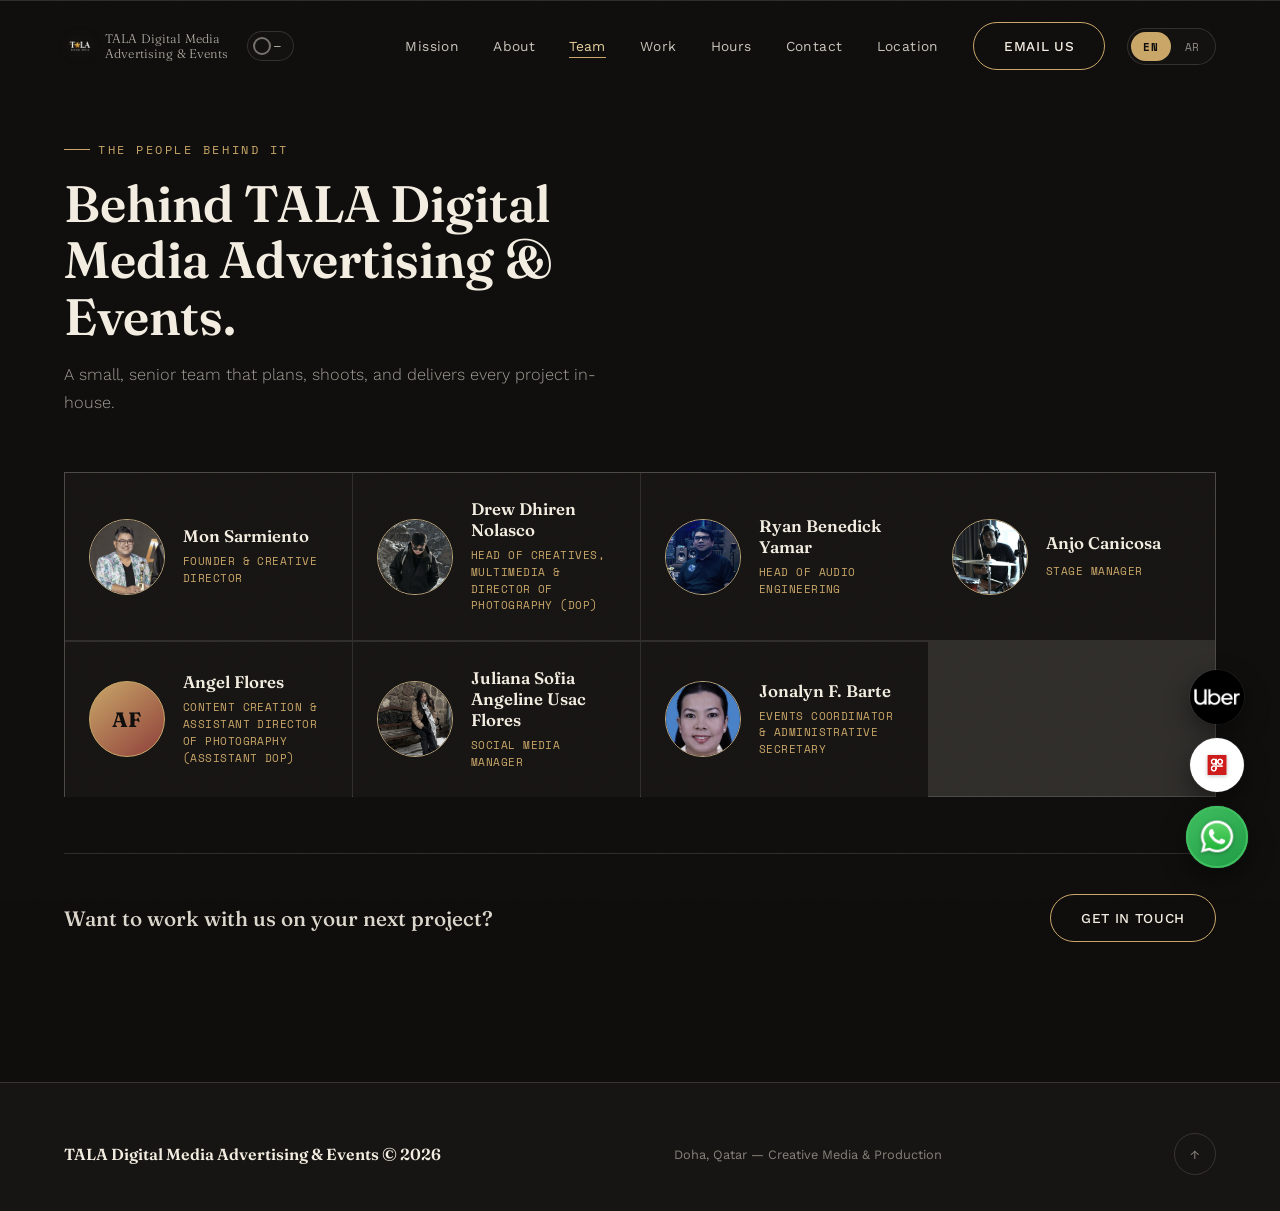
==== team.html @ a2e95415 "Add files via upload" ====
<!DOCTYPE html>
<html lang="en" dir="ltr">
<head>
<meta charset="UTF-8">
<meta name="viewport" content="width=device-width, initial-scale=1.0">
<title>Our Team — TALA Digital Media Advertising & Events</title>
<meta name="description" content="Meet the team behind TALA Digital Media Advertising & Events — the creative, production, and audio specialists based in Doha, Qatar.">
<link rel="icon" href="assets/tala-logo.png" type="image/png">
<link rel="preconnect" href="https://fonts.googleapis.com">
<link rel="preconnect" href="https://fonts.gstatic.com" crossorigin>
<link href="https://fonts.googleapis.com/css2?family=Fraunces:ital,opsz,wght@0,9..144,300;0,9..144,500;0,9..144,600;0,9..144,700;0,9..144,900;1,9..144,500&family=Work+Sans:wght@300;400;500;600;700&family=Space+Mono:wght@400;700&family=Cairo:wght@300;400;500;600;700&display=swap" rel="stylesheet">
<link rel="stylesheet" href="styles.css">
</head>
<body>

<div class="grain"></div>
<div class="spotlight" id="spotlight"></div>

<header id="siteHeader">
  <div class="header-left">
    <a href="index.html" class="logo">
      <img src="assets/tala-logo.png" alt="TALA Digital Media Advertising & Events" class="logo-mark">
      <span class="full" data-i18n-html="brand.full">TALA Digital Media<br>Advertising &amp; Events</span>
    </a>
    <a href="index.html#hours" class="header-status" id="headerStatus" aria-label="Studio open/closed status">
      <span class="status-dot" id="headerStatusDot"></span>
      <span id="headerStatusText">—</span>
    </a>
  </div>
  <div class="nav-wrap">
    <nav class="links" id="navLinks">
      <a href="index.html#mission" data-close data-i18n="nav.mission">Mission</a>
      <a href="index.html#about" data-close data-i18n="nav.about">About</a>
      <a href="team.html" class="active-link" data-close data-i18n="nav.team">Team</a>
      <a href="index.html#work" data-close data-i18n="nav.work">Work</a>
      <a href="index.html#hours" data-close data-i18n="nav.hours">Hours</a>
      <a href="index.html#contact" data-close data-i18n="nav.contact">Contact</a>
      <a href="index.html#location" data-close data-i18n="nav.location">Location</a>
      <a href="mailto:taladigitalmedia@gmail.com" class="btn nav-cta" data-close data-i18n="nav.email">Email us</a>
    </nav>
    <div class="lang-switch" role="group" aria-label="Language">
      <button type="button" class="lang-btn active" id="langEn" data-lang="en">EN</button>
      <button type="button" class="lang-btn" id="langAr" data-lang="ar">AR</button>
    </div>
    <button class="nav-toggle" id="navToggle" aria-label="Toggle menu"><span></span><span></span><span></span></button>
  </div>
</header>

<section class="team team-page" id="top">
  <div class="team-head reveal">
    <div class="eyebrow" data-i18n="team.eyebrow">The people behind it</div>
    <h1 class="team-title" data-i18n="team.title">Behind TALA Digital Media Advertising &amp; Events.</h1>
    <p class="team-sub" data-i18n="team.sub">A small, senior team that plans, shoots, and delivers every project in-house.</p>
  </div>

  <div class="team-grid reveal">
    <article class="team-card team-card--founder" data-tilt data-tilt-max="4">
      <img src="assets/mon-sarmiento.webp" alt="Mon Sarmiento, Founder of TALA Digital Media Advertising & Events" class="team-photo">
      <div class="team-meta">
        <h3>Mon Sarmiento</h3>
        <span class="team-role" data-i18n="team.founderRole">Founder &amp; Creative Director</span>
      </div>
    </article>

    <article class="team-card" data-tilt data-tilt-max="4">
      <img src="assets/team/drew-nolasco.jpg" alt="Drew Dhiren Nolasco" class="team-photo">
      <div class="team-meta">
        <h3>Drew Dhiren Nolasco</h3>
        <span class="team-role" data-i18n="team.role1Title">Head of Creatives, Multimedia &amp; Director of Photography (DOP)</span>
      </div>
    </article>

    <article class="team-card" data-tilt data-tilt-max="4">
      <img src="assets/team/ryan-yamar.jpg" alt="Ryan Benedick Yamar" class="team-photo">
      <div class="team-meta">
        <h3>Ryan Benedick Yamar</h3>
        <span class="team-role" data-i18n="team.role2Title">Head of Audio Engineering</span>
      </div>
    </article>

    <article class="team-card" data-tilt data-tilt-max="4">
      <img src="assets/team/asst-dop.jpg" alt="Anjo Canicosa, Stage Manager" class="team-photo">
      <div class="team-meta">
        <h3>Anjo Canicosa</h3>
        <span class="team-role" data-i18n="team.role3Title">Stage Manager</span>
      </div>
    </article>

    <article class="team-card" data-tilt data-tilt-max="4">
      <div class="team-avatar" aria-hidden="true">AF</div>
      <div class="team-meta">
        <h3>Angel Flores</h3>
        <span class="team-role" data-i18n="team.role6Title">Content Creation &amp; Assistant Director of Photography (Assistant DOP)</span>
      </div>
    </article>

    <article class="team-card" data-tilt data-tilt-max="4">
      <img src="assets/team/juliana-flores.jpg" alt="Juliana Sofia Angeline Usac Flores" class="team-photo">
      <div class="team-meta">
        <h3>Juliana Sofia Angeline Usac Flores</h3>
        <span class="team-role" data-i18n="team.role4Title">Social Media Manager</span>
      </div>
    </article>

    <article class="team-card" data-tilt data-tilt-max="4">
      <img src="assets/team/jonalyn-barte.jpg" alt="Jonalyn F. Barte" class="team-photo">
      <div class="team-meta">
        <h3>Jonalyn F. Barte</h3>
        <span class="team-role" data-i18n="team.role5Title">Events Coordinator &amp; Administrative Secretary</span>
      </div>
    </article>
  </div>

  <div class="team-cta reveal">
    <p data-i18n="team.ctaText">Want to work with us on your next project?</p>
    <a href="index.html#contact" class="btn" data-i18n="team.ctaBtn">Get in touch</a>
  </div>
</section>

<footer>
  <div class="fmark"><span data-i18n="footer.brand">TALA Digital Media Advertising &amp; Events</span> © <span id="year"></span></div>
  <div data-i18n="footer.tagline">Doha, Qatar — Creative Media &amp; Production</div>
  <a href="#top" class="to-top" aria-label="Back to top">↑</a>
</footer>

<div class="float-stack">
  <a
    href="https://m.uber.com/ul/?action=setPickup&pickup=my_location&dropoff%5Blatitude%5D=25.2862122&dropoff%5Blongitude%5D=51.5359695&dropoff%5Bnickname%5D=TALA%20Digital%20Media%20Advertising%20%26%20Events"
    target="_blank"
    rel="noopener"
    class="float-btn float-uber"
    aria-label="Book a ride to TALA Digital Media on Uber"
    title="Book a ride on Uber">
    <img src="assets/uber-icon.png" alt="" class="float-uber-img">
  </a>
  <a
    href="https://onelink.to/badrgo"
    target="_blank"
    rel="noopener"
    class="float-btn float-badrgo"
    aria-label="Book a ride to TALA Digital Media on BadrGo"
    title="Book a ride on BadrGo">
    <img src="assets/badrgo-icon.png" alt="">
  </a>
  <a
    href="https://wa.me/97433043148?text=Hi%20TALA%20Digital%20Media%2C%20I%27d%20like%20to%20know%20more%20about%20your%20services."
    target="_blank"
    rel="noopener"
    class="float-btn float-wa"
    aria-label="Chat with TALA Digital Media on WhatsApp"
    title="Chat on WhatsApp">
    <span class="wa-ring"></span>
    <img src="assets/whatsapp-icon.png" alt="">
  </a>
</div>

<script src="script.js"></script>
</body>
</html>
---- styles.css ----
/* =========================================================
   TALA Digital Media Advertising & Events — styles.css
   ========================================================= */

:root{
  --charcoal:#0f0e0d;
  --charcoal-2:#171513;
  --sand:#c9a668;
  --sand-light:#e4cf9b;
  --maroon:#7c1f2b;
  --maroon-light:#a53243;
  --off-white:#f3ede1;
  --teal:#28403e;
  --line: rgba(243,237,225,0.14);
  --ok:#7fae8e;
  --err:#c9666a;
  --display: 'Fraunces', serif;
  --body: 'Work Sans', sans-serif;
  --mono: 'Space Mono', monospace;
}
*{margin:0;padding:0;box-sizing:border-box;}
html{scroll-behavior:smooth;}
body{
  background:var(--charcoal);
  color:var(--off-white);
  font-family:var(--body);
  overflow-x:hidden;
  cursor:default;
}
::selection{background:var(--maroon); color:var(--off-white);}

a{color:inherit;text-decoration:none;}
img{max-width:100%;display:block;}
button{font:inherit;}

/* film grain texture overlay */
.grain{
  position:fixed; inset:0; pointer-events:none; z-index:999;
  opacity:.035; mix-blend-mode:overlay;
  background-image:url("data:image/svg+xml,%3Csvg xmlns='http://www.w3.org/2000/svg' width='120' height='120'%3E%3Cfilter id='n'%3E%3CfeTurbulence type='fractalNoise' baseFrequency='0.9' numOctaves='2' stitchTiles='stitch'/%3E%3C/filter%3E%3Crect width='100%25' height='100%25' filter='url(%23n)'/%3E%3C/svg%3E");
}

/* cursor spotlight */
.spotlight{
  position:fixed; top:0; left:0; width:440px; height:440px;
  border-radius:50%; pointer-events:none; z-index:1;
  background: radial-gradient(circle, rgba(201,166,104,0.07) 0%, rgba(201,166,104,0) 70%);
  transform:translate(-50%,-50%);
  transition: opacity .3s ease;
}

.eyebrow{
  font-family:var(--mono); text-transform:uppercase; letter-spacing:.22em;
  font-size:.72rem; color:var(--sand); display:flex; align-items:center; gap:.7em;
}
.eyebrow::before{content:"";width:26px;height:1px;background:var(--sand);display:inline-block;}

section{position:relative; z-index:2;}

/* ---------- NAV ---------- */
header{
  position:fixed; top:0; left:0; right:0; z-index:100;
  display:flex; align-items:center; justify-content:space-between;
  padding:22px clamp(20px,5vw,64px);
  transition: background .4s ease, padding .4s ease, border-color .4s ease;
  border-bottom:1px solid transparent;
}
header.scrolled{
  background:rgba(15,14,13,0.86); backdrop-filter:blur(10px);
  padding:14px clamp(20px,5vw,64px);
  border-bottom:1px solid var(--line);
}
.header-left{display:flex; align-items:center; gap:18px; min-width:0;}
.logo{
  font-family:var(--display); font-weight:600; font-size:1.15rem; letter-spacing:.02em;
  display:flex; align-items:center; gap:.6em;
}
.logo-mark{height:30px; width:auto; filter:drop-shadow(0 0 8px rgba(201,166,104,0.25));}
.logo .full{font-weight:300; font-size:.68em; opacity:.72; letter-spacing:.01em;}

.header-status{
  display:flex; align-items:center; gap:8px; padding:6px 12px 6px 10px;
  border:1px solid var(--line); border-radius:999px; background:rgba(23,21,19,0.5);
  font-family:var(--mono); font-size:.66rem; letter-spacing:.05em; text-transform:uppercase;
  color:rgba(243,237,225,0.8); flex-shrink:0; transition:border-color .3s ease;
}
.header-status:hover{border-color:var(--sand);}
.header-status .status-dot{width:8px; height:8px;}
.header-status .status-dot::after{inset:-5px;}

.nav-wrap{display:flex; align-items:center; gap:22px;}
nav.links{display:flex; align-items:center; gap:clamp(16px,3vw,34px); font-size:.86rem; letter-spacing:.03em;}
nav.links a:not(.btn){position:relative; padding:4px 0; color:var(--off-white); opacity:.82;}
nav.links a:not(.btn)::after{
  content:""; position:absolute; left:0; bottom:0; width:0; height:1px; background:var(--sand);
  transition:width .3s ease;
}
nav.links a:not(.btn):hover{opacity:1;}
nav.links a:not(.btn):hover::after{width:100%;}
/* 3D tilt base */
[data-tilt]{
  transition: transform .18s ease-out, box-shadow .18s ease-out;
  will-change: transform;
  transform-style: preserve-3d;
}

.lang-switch{
  display:flex; align-items:center; gap:2px; padding:3px; border:1px solid var(--line); border-radius:999px;
  background:rgba(23,21,19,0.5);
}
.lang-btn{
  border:none; background:transparent; color:rgba(243,237,225,0.55);
  font-family:var(--mono); font-size:.7rem; letter-spacing:.06em; text-transform:uppercase;
  padding:6px 12px; border-radius:999px; cursor:pointer; transition:background .3s ease, color .3s ease;
}
.lang-btn.active{background:var(--sand); color:var(--charcoal); font-weight:700;}
.lang-btn:not(.active):hover{color:var(--off-white);}

.nav-toggle{display:none;}
.nav-toggle span{transition:transform .3s ease, opacity .3s ease;}
.nav-toggle.active span:nth-child(1){transform:translateY(6px) rotate(45deg);}
.nav-toggle.active span:nth-child(2){opacity:0;}
.nav-toggle.active span:nth-child(3){transform:translateY(-6px) rotate(-45deg);}

.nav-cta{padding:10px 20px; font-size:.76rem;}

/* ---------- HERO ---------- */
.hero{
  min-height:100svh; display:flex; flex-direction:column; justify-content:center;
  padding:140px clamp(20px,5vw,64px) 80px;
  position:relative;
  background:
    radial-gradient(ellipse 900px 500px at 78% 18%, rgba(124,31,43,0.35), transparent 60%),
    radial-gradient(ellipse 700px 500px at 15% 85%, rgba(201,166,104,0.14), transparent 60%),
    var(--charcoal);
  overflow:hidden;
}
.hero-watermark{
  position:absolute; right:clamp(-60px,-2vw,20px); top:50%;
  transform:translateY(-50%);
  width:min(46vw,560px); opacity:.10; pointer-events:none; z-index:0;
  transition:transform .3s ease-out;
}

.hero-eyebrow{margin-bottom:28px;}
h1.hero-title{
  font-family:var(--display);
  font-weight:600;
  font-size:clamp(2.6rem, 7.2vw, 6.6rem);
  line-height:.98;
  letter-spacing:-.01em;
  max-width:16ch;
}
h1.hero-title em{
  font-style:italic; font-weight:500; color:var(--sand-light);
}
.hero-sub{
  margin-top:30px; max-width:48ch; font-size:clamp(1rem,1.6vw,1.18rem); color:rgba(243,237,225,0.78);
  line-height:1.65; font-weight:300;
}
.hero-cta{
  margin-top:44px; display:flex; align-items:center; gap:26px; flex-wrap:wrap;
}
.btn{
  display:inline-flex; align-items:center; gap:10px;
  padding:15px 30px; border:1px solid var(--sand); border-radius:999px;
  font-size:.85rem; letter-spacing:.05em; text-transform:uppercase; font-weight:500;
  background:transparent; color:var(--off-white); position:relative; overflow:hidden;
  transition:color .4s ease, border-color .4s ease;
  cursor:pointer;
}
.btn::before{
  content:""; position:absolute; inset:0; background:var(--sand); z-index:-1;
  transform:translateX(-101%); transition:transform .4s cubic-bezier(.65,0,.35,1);
}
.btn:hover{color:var(--charcoal);}
.btn:hover::before{transform:translateX(0);}
.btn.ghost{border-color:var(--line); color:rgba(243,237,225,0.7);}
.btn.ghost::before{background:var(--off-white);}

.hero-meta{
  position:absolute; right:clamp(20px,5vw,64px); bottom:60px;
  text-align:right; font-family:var(--mono); font-size:.72rem; color:rgba(243,237,225,0.45);
  letter-spacing:.08em; line-height:1.8;
  display:none;
}
@media(min-width:900px){.hero-meta{display:block;}}

.scroll-cue{
  position:absolute; left:clamp(20px,5vw,64px); bottom:44px;
  display:flex; align-items:center; gap:12px; font-family:var(--mono);
  font-size:.72rem; letter-spacing:.12em; color:rgba(243,237,225,0.5); text-transform:uppercase;
}
.scroll-cue .line{width:1px; height:38px; background:linear-gradient(var(--sand), transparent); position:relative; overflow:hidden;}
.scroll-cue .line::after{content:""; position:absolute; top:-40%; left:0; width:100%; height:40%; background:var(--off-white); animation:scrollmove 1.8s infinite ease-in-out;}
@keyframes scrollmove{0%{top:-40%;}100%{top:100%;}}

/* ---------- FILM STRIP DIVIDER (signature) ---------- */
.filmstrip{
  display:flex; align-items:center; gap:0; overflow:hidden;
  background:var(--charcoal-2); border-top:1px solid var(--line); border-bottom:1px solid var(--line);
  padding:16px 0;
}
.filmstrip .track{display:flex; gap:0; white-space:nowrap; animation:scrollstrip 32s linear infinite;}
.filmstrip .frame{
  display:flex; align-items:center; gap:14px; padding:0 34px; font-family:var(--mono);
  font-size:.78rem; letter-spacing:.14em; text-transform:uppercase; color:var(--sand);
  border-right:1px solid var(--line);
}
.filmstrip .frame span.num{color:rgba(243,237,225,0.35);}
@keyframes scrollstrip{ from{transform:translateX(0);} to{transform:translateX(-50%);} }

/* ---------- MISSION / VISION ---------- */
.mv{
  padding:150px clamp(20px,5vw,64px);
  display:grid; grid-template-columns:1fr; gap:0;
  background:var(--charcoal);
  position:relative;
}
.mv-inner{
  display:grid; grid-template-columns: repeat(2,1fr); border-top:1px solid var(--line);
}
.mv-col{
  padding:56px clamp(10px,3vw,50px) 56px 0; border-bottom:1px solid var(--line);
}
.mv-col:first-child{border-right:1px solid var(--line); padding-right:clamp(10px,4vw,60px);}
.mv-col:nth-child(2){padding-left:clamp(10px,4vw,60px);}
.mv-num{font-family:var(--mono); color:rgba(243,237,225,0.35); font-size:.78rem; letter-spacing:.1em;}
.mv-head{
  font-family:var(--display); font-size:clamp(1.9rem,3.4vw,3rem); font-weight:600; margin:18px 0 24px;
}
.mv-head .accent{color:var(--maroon-light); font-style:italic; font-weight:500;}
.mv-col p{font-size:1.02rem; line-height:1.8; color:rgba(243,237,225,0.78); font-weight:300; max-width:52ch;}

@media(max-width:820px){
  .mv-inner{grid-template-columns:1fr;}
  .mv-col:first-child{border-right:none; padding-right:0;}
  .mv-col:nth-child(2){padding-left:0;}
}

.mv-lead{max-width:64ch; margin-bottom:20px;}

/* ---------- ABOUT ---------- */
.about{
  padding:140px clamp(20px,5vw,64px);
  background:linear-gradient(180deg, var(--charcoal) 0%, var(--charcoal-2) 100%);
  position:relative;
}
.about-grid{
  display:grid; grid-template-columns: .85fr 1.15fr; gap:clamp(30px,6vw,90px); align-items:start;
}
@media(max-width:900px){.about-grid{grid-template-columns:1fr;}}

.about-sticky{position:sticky; top:120px;}
.story-mark{
  font-family:var(--display); font-style:italic; font-weight:500; font-size:clamp(2.6rem,6vw,4.4rem);
  line-height:1; color:var(--sand-light); opacity:.9;
  letter-spacing:-.01em;
}
.about-title{
  font-family:var(--display); font-weight:600; font-size:clamp(2.1rem,4vw,3.2rem); margin-top:20px; line-height:1.1;
}
.founder-card{margin-top:34px; display:flex; align-items:center; gap:18px;}
.founder-photo{
  width:64px;height:64px;border-radius:50%; object-fit:cover;
  border:1px solid var(--sand); filter:grayscale(.4);
}
.founder-tag{
  display:flex; flex-direction:column; gap:5px; font-family:var(--mono); font-size:.76rem;
  letter-spacing:.05em; color:rgba(243,237,225,0.6); text-transform:uppercase;
}
.founder-tag strong{font-family:var(--display); font-size:1.05rem; letter-spacing:0; text-transform:none; color:var(--off-white); font-weight:600;}
.founder-tag span.role{color:var(--sand);}

.about-copy p{
  font-size:1.06rem; line-height:1.9; color:rgba(243,237,225,0.8); font-weight:300; margin-bottom:26px;
}
.about-copy p::first-letter{
  font-family:var(--display); font-size:2.6em; float:left; line-height:.8; padding-right:.08em; padding-top:.06em;
  color:var(--sand-light); font-weight:600;
}
.pillars{
  margin-top:40px; display:grid; grid-template-columns:repeat(3,1fr); gap:0; border-top:1px solid var(--line);
}
.pillar{padding:26px 20px 26px 0; border-bottom:1px solid var(--line);}
.pillar:not(:last-child){border-right:1px solid var(--line); padding-right:22px;}
.pillar h4{font-family:var(--display); font-weight:600; font-size:1.15rem; margin-bottom:8px;}
.pillar p{font-size:.88rem; color:rgba(243,237,225,0.65); line-height:1.6; font-weight:300; margin:0;}
@media(max-width:640px){.pillars{grid-template-columns:1fr;} .pillar:not(:last-child){border-right:none;}}

/* ---------- WORK / SHOWREEL ---------- */
.work{
  padding:140px clamp(20px,5vw,64px);
  background:var(--charcoal-2);
  border-top:1px solid var(--line);
}
.work-head{max-width:56ch; margin-bottom:56px;}
.work-title{
  font-family:var(--display); font-weight:600; font-size:clamp(2.1rem,4vw,3.2rem); margin-top:18px; line-height:1.1;
}
.work-sub{margin-top:16px; color:rgba(243,237,225,0.65); font-weight:300; line-height:1.7; font-size:1.02rem;}

.work-grid{
  display:grid; grid-template-columns:repeat(auto-fit, minmax(230px, 1fr)); gap:clamp(18px,2.4vw,28px);
}
.work-card{background:var(--charcoal); border:1px solid var(--line);}
.work-video{
  position:relative; aspect-ratio:9/16; background:#000; overflow:hidden;
}
.work-video video{
  width:100%; height:100%; object-fit:cover; display:block; background:#000;
}
/* Hide native browser play glyphs so only our custom triangle button shows —
   Safari/iOS and Chrome each draw their own large center play icon over a
   paused video with a poster, which doubled up with our .play-btn. */
.work-video video::-webkit-media-controls-start-playback-button{
  display:none !important;
  -webkit-appearance:none;
}
.work-video video::-internal-media-controls-overlay-play-button{
  display:none !important;
}
.work-video .play-btn{
  position:absolute; inset:0; margin:auto; width:58px; height:58px; border-radius:50%;
  border:1px solid rgba(243,237,225,0.55); background:rgba(15,14,13,0.4);
  backdrop-filter:blur(6px);
  display:flex; align-items:center; justify-content:center; cursor:pointer;
  transition:transform .3s cubic-bezier(.34,1.56,.64,1), background .3s ease, border-color .3s ease, opacity .3s ease;
}
.work-video .play-btn::after{
  content:"";
  width:0; height:0;
  border-top:9px solid transparent;
  border-bottom:9px solid transparent;
  border-left:15px solid var(--off-white);
  margin-left:4px;
  transition:border-left-color .3s ease;
}
.work-video .play-btn:hover{
  transform:scale(1.08);
  background:var(--sand);
  border-color:var(--sand);
}
.work-video .play-btn:hover::after{border-left-color:var(--charcoal);}
.work-video.is-playing .play-btn{opacity:0; pointer-events:none;}
.work-meta{padding:18px 20px 22px;}
.work-meta h3{font-family:var(--display); font-weight:600; font-size:1.08rem; margin-bottom:6px;}
.work-meta p{font-size:.86rem; color:rgba(243,237,225,0.6); line-height:1.55; font-weight:300;}


.contact{
  padding:140px clamp(20px,5vw,64px);
  background:var(--charcoal);
  border-top:1px solid var(--line);
}
.contact-head{
  display:flex; justify-content:space-between; align-items:flex-end; gap:30px; flex-wrap:wrap;
  margin-bottom:56px;
}
.contact-title{
  font-family:var(--display); font-weight:600; font-size:clamp(2.2rem,4.6vw,3.6rem); max-width:16ch; line-height:1.05;
}
.contact-sub{max-width:42ch; color:rgba(243,237,225,0.65); font-weight:300; line-height:1.7;}

.contact-grid{
  display:grid; grid-template-columns: 1fr 1.3fr; gap:clamp(30px,5vw,80px); align-items:start;
}
@media(max-width:900px){.contact-grid{grid-template-columns:1fr;}}

.contact-info{display:flex; flex-direction:column; gap:34px;}
.info-item .label{font-family:var(--mono); font-size:.72rem; text-transform:uppercase; letter-spacing:.14em; color:var(--sand); margin-bottom:10px;}
.info-item a.mail{font-family:var(--display); font-size:1.5rem; font-weight:500; border-bottom:1px solid var(--line); display:inline-block; padding-bottom:4px; transition:border-color .3s ease, color .3s ease;}
.info-item a.mail:hover{color:var(--sand-light); border-color:var(--sand-light);}
.info-item p{font-size:1rem; line-height:1.6; color:rgba(243,237,225,0.8); font-weight:300;}

.social-list{display:flex; flex-direction:column; gap:16px; margin-top:6px;}
.social-inline{display:flex; align-items:center; gap:14px; transition:transform .3s ease;}
.social-inline:hover{transform:translateX(6px);}
.social-inline .icon{
  width:38px;height:38px;border-radius:50%;border:1px solid var(--sand);
  display:flex; align-items:center; justify-content:center; flex-shrink:0;
  transition:background .3s ease;
}
.social-inline:hover .icon{background:var(--sand);}
.social-inline:hover .icon svg{fill:var(--charcoal);}
.social-inline .icon svg{width:16px;height:16px; fill:var(--sand); transition:fill .3s ease;}
.social-inline .icon.icon-wa{border-color:#3fbf5f; background:transparent; overflow:hidden;}
.social-inline .icon.icon-wa img{width:100%; height:100%; object-fit:cover;}
.social-inline:hover .icon.icon-wa{background:transparent;}
.social-inline .name{font-size:.95rem; font-weight:500;}
.social-inline .handle{font-family:var(--mono); font-size:.72rem; color:rgba(243,237,225,0.5);}

/* form */
.form-panel{
  background:var(--charcoal-2); border:1px solid var(--line); padding:clamp(28px,4vw,48px);
}
.form-row{display:grid; grid-template-columns:1fr 1fr; gap:22px;}
@media(max-width:560px){.form-row{grid-template-columns:1fr;}}
.field{margin-bottom:22px; position:relative;}
.field label{
  display:block; font-family:var(--mono); font-size:.7rem; text-transform:uppercase; letter-spacing:.12em;
  color:rgba(243,237,225,0.55); margin-bottom:9px;
}
.field input,
.field select,
.field textarea{
  width:100%; background:transparent; border:none; border-bottom:1px solid var(--line);
  color:var(--off-white); font-family:var(--body); font-size:1rem; padding:10px 2px;
  transition:border-color .3s ease;
}
.field select{
  appearance:none; -webkit-appearance:none;
  background-image:url("data:image/svg+xml,%3Csvg xmlns='http://www.w3.org/2000/svg' width='12' height='8'%3E%3Cpath d='M1 1l5 5 5-5' stroke='%23c9a668' stroke-width='1.4' fill='none'/%3E%3C/svg%3E");
  background-repeat:no-repeat; background-position:right 4px center; padding-right:20px;
}
.field select option{background:var(--charcoal-2); color:var(--off-white);}
.field textarea{resize:vertical; min-height:110px; line-height:1.6;}
.field input::placeholder,
.field textarea::placeholder{color:rgba(243,237,225,0.32);}
.field input:focus,
.field select:focus,
.field textarea:focus{outline:none; border-color:var(--sand);}
.field .err-msg{
  display:none; font-family:var(--mono); font-size:.7rem; color:var(--err); margin-top:7px; letter-spacing:.02em;
}
.field.invalid input,
.field.invalid select,
.field.invalid textarea{border-color:var(--err);}
.field.invalid .err-msg{display:block;}

.form-foot{display:flex; align-items:center; gap:22px; flex-wrap:wrap; margin-top:8px;}
.form-note{font-size:.8rem; color:rgba(243,237,225,0.45); font-weight:300; max-width:34ch;}
.form-status{
  font-family:var(--mono); font-size:.78rem; letter-spacing:.03em; padding:12px 0; display:none;
}
.form-status.show{display:block;}
.form-status.ok{color:var(--ok);}
.form-status.err{color:var(--err);}

/* ---------- LOCATION / HOURS / MAP ---------- */
.location{
  padding:140px clamp(20px,5vw,64px);
  background:var(--charcoal-2);
  border-top:1px solid var(--line);
}
.location-head{max-width:56ch; margin-bottom:56px;}
.location-title{
  font-family:var(--display); font-weight:600; font-size:clamp(2.1rem,4vw,3.2rem); margin-top:18px; line-height:1.1;
}
.location-sub{margin-top:16px; color:rgba(243,237,225,0.65); font-weight:300; line-height:1.7; font-size:1.02rem;}

.location-grid{
  display:grid; grid-template-columns:.95fr 1.05fr; gap:clamp(30px,5vw,70px); align-items:start;
}
@media(max-width:900px){ .location-grid{grid-template-columns:1fr;} }

.location-info .info-item{margin-bottom:0;}
.location-info .info-item p{margin:10px 0 12px;}

.status-card{
  margin-top:30px; display:flex; align-items:center; gap:18px;
  border:1px solid var(--line); padding:20px 22px; background:var(--charcoal);
}
.status-dot{
  position:relative; width:13px; height:13px; border-radius:50%; flex-shrink:0;
}
.status-dot::after{
  content:""; position:absolute; inset:-7px; border-radius:50%; border:2px solid currentColor; opacity:.55;
  animation:status-pulse 1.8s ease-out infinite;
}
.status-dot.is-open{background:#3fbf5f; color:#3fbf5f; box-shadow:0 0 10px rgba(63,191,95,0.7);}
.status-dot.is-closed{background:#c9666a; color:#c9666a; box-shadow:0 0 10px rgba(201,102,106,0.7);}
@keyframes status-pulse{
  0%{transform:scale(1); opacity:.6;}
  100%{transform:scale(2); opacity:0;}
}
.status-text{font-family:var(--display); font-weight:600; font-size:1.15rem;}
.status-detail{font-family:var(--mono); font-size:.75rem; color:rgba(243,237,225,0.55); margin-top:5px; letter-spacing:.02em;}
@media (prefers-reduced-motion: reduce){ .status-dot::after{animation:none; display:none;} }

.hours-list{border-top:1px solid var(--line); margin-top:24px;}
.hours-row{
  display:flex; justify-content:space-between; align-items:center;
  padding:14px 6px; border-bottom:1px solid var(--line);
  font-size:.94rem; transition:background .3s ease;
}
.hours-row.is-today{background:rgba(201,166,104,0.07); padding-left:14px; padding-right:14px; border-left:2px solid var(--sand);}
.hours-row .day{font-weight:500;}
.hours-row .time{font-family:var(--mono); font-size:.82rem; color:rgba(243,237,225,0.75); letter-spacing:.02em;}
.hours-row.is-closed .time{color:#c9666a;}

/* ride booking buttons */
.ride-row{margin-top:28px; display:flex; flex-direction:column; gap:12px;}
.ride-btn{
  display:flex; align-items:center; gap:16px; padding:14px 18px;
  border:1px solid var(--line); background:var(--charcoal);
  transition:border-color .3s ease, transform .3s ease;
}
.ride-btn:hover{border-color:var(--sand); transform:translateX(4px);}
.ride-logo-img{flex-shrink:0; width:56px; height:36px; object-fit:cover; border-radius:6px; background:#0a0a0a;}
.ride-name{display:block; font-family:var(--display); font-weight:600; font-size:1rem;}
.ride-sub{display:block; font-family:var(--mono); font-size:.72rem; color:rgba(243,237,225,0.55); margin-top:3px;}

.map-panel{background:var(--charcoal); position:relative; min-height:420px; display:flex; flex-direction:column; border:1px solid var(--line);}
.map-caption{
  padding:clamp(24px,3vw,40px) clamp(24px,3vw,40px) 0;
  display:flex; justify-content:space-between; align-items:flex-start; gap:16px; flex-wrap:wrap;
}
.map-open{font-family:var(--mono); font-size:.74rem; letter-spacing:.06em; text-transform:uppercase; color:var(--sand); border-bottom:1px solid var(--sand); padding-bottom:2px; white-space:nowrap; flex-shrink:0;}
.map-open:hover{color:var(--sand-light); border-color:var(--sand-light);}
.map-caption h3{font-family:var(--display); font-weight:600; font-size:1.4rem;}
.map-caption p{font-size:.88rem; color:rgba(243,237,225,0.6); margin-top:6px; max-width:44ch; font-weight:300;}
.map-frame{flex:1; margin:20px clamp(24px,3vw,40px) clamp(24px,3vw,40px); position:relative; border:1px solid var(--line); min-height:340px; filter:grayscale(1) contrast(1.1) brightness(.8) sepia(.15);
  transition:filter .5s ease;
}
.map-frame:hover{filter:grayscale(.15) contrast(1.05) brightness(.95) sepia(.05);}
.map-frame iframe{width:100%; height:100%; min-height:340px; border:0; display:block;}
.map-badge{
  position:absolute; top:12px; left:12px; background:var(--maroon); color:var(--off-white);
  font-family:var(--mono); font-size:.7rem; letter-spacing:.08em; text-transform:uppercase;
  padding:6px 12px; border-radius:999px; z-index:2; display:flex; align-items:center; gap:8px;
  pointer-events:none;
}
.map-badge .ping{width:7px;height:7px;border-radius:50%;background:var(--sand-light); animation:ping 1.6s infinite ease-in-out;}
@keyframes ping{0%,100%{opacity:1; transform:scale(1);}50%{opacity:.4; transform:scale(1.5);}}

/* ---------- FOOTER ---------- */
footer{
  padding:50px clamp(20px,5vw,64px) 36px;
  display:flex; justify-content:space-between; align-items:center; gap:20px; flex-wrap:wrap;
  border-top:1px solid var(--line); background:var(--charcoal-2);
  font-size:.8rem; color:rgba(243,237,225,0.5);
}
footer .fmark{font-family:var(--display); font-weight:600; color:var(--off-white); font-size:1rem;}
.to-top{
  width:42px;height:42px;border-radius:50%;border:1px solid var(--line); display:flex; align-items:center; justify-content:center;
  transition:border-color .3s ease, transform .3s ease;
}
.to-top:hover{border-color:var(--sand); transform:translateY(-4px);}

/* reveal-on-scroll */
.reveal{opacity:0; transform:translateY(34px); transition:opacity .9s cubic-bezier(.16,1,.3,1), transform .9s cubic-bezier(.16,1,.3,1);}
.reveal.in{opacity:1; transform:translateY(0);}

@media (prefers-reduced-motion: reduce){
  *{animation:none !important; transition:none !important;}
  html{scroll-behavior:auto;}
}

/* mobile nav */
@media(max-width:760px){
  nav.links{
    position:fixed; inset:0; top:0; height:100svh; width:100%; background:var(--charcoal);
    flex-direction:column; justify-content:center; align-items:flex-start; padding:40px clamp(20px,8vw,64px);
    transform:translateX(100%); transition:transform .5s cubic-bezier(.65,0,.35,1);
    font-size:1.5rem; font-family:var(--display); gap:24px; z-index:99;
  }
  nav.links.open{transform:translateX(0);}
  .nav-toggle{
    display:flex; flex-direction:column; gap:5px; width:26px; height:44px; justify-content:center;
    z-index:101; background:none; border:none; cursor:pointer;
  }
  .nav-toggle span{height:1px; width:100%; background:var(--off-white); display:block;}
  .hero-meta{display:none;}
  .nav-cta{font-size:1.1rem; border-radius:999px; padding:14px 26px; width:fit-content;}
}

/* ---------- broader mobile hardening ---------- */
@media(max-width:600px){
  header{padding:16px 18px;}
  header.scrolled{padding:12px 18px;}
  .logo{font-size:1rem; gap:.5em;}
  .logo-mark{height:26px;}
  .logo .full{font-size:.62em; line-height:1.25;}
  .header-left{gap:10px;}
  .header-status{padding:5px 9px 5px 8px; font-size:0;}
  .header-status .status-dot{width:9px; height:9px;}
  .header-status span:not(.status-dot){display:none;}

  .hero{padding:120px 18px 70px;}
  h1.hero-title{max-width:none;}
  .hero-cta{gap:16px;}
  .btn{padding:14px 24px; font-size:.8rem;}

  .filmstrip{padding:12px 0;}
  .filmstrip .frame{padding:0 22px; font-size:.7rem;}

  .mv{padding:90px 18px;}
  .mv-col{padding-top:36px; padding-bottom:36px;}

  .about{padding:90px 18px;}
  .about-sticky{position:static;}
  .pillar{padding-right:0 !important; border-right:none !important;}

  .journey{padding:90px 18px;}
  .division-card{padding:26px 22px;}

  .work{padding:90px 18px;}
  .work-grid{grid-template-columns:1fr;}

  .team{padding:90px 18px;}
  .team-card{padding:22px 20px;}

  .contact{padding:90px 18px;}
  .form-panel{padding:24px;}

  .location{padding:90px 18px;}
  .status-card{padding:18px 18px;}
  .map-caption{flex-direction:column; align-items:flex-start;}
  .ride-row{gap:10px;}

  footer{padding:36px 18px 28px; flex-direction:column; align-items:flex-start; gap:14px;}
  .to-top{align-self:flex-end; margin-top:-42px;}
}

/* comfortable tap targets on touch devices */
@media (hover: none) and (pointer: coarse){
  .btn{padding-top:16px; padding-bottom:16px;}
  nav.links a{padding:10px 0;}
  .social-inline, .social-row{padding-top:14px; padding-bottom:14px;}
  .work-video .play-btn{width:64px; height:64px; opacity:1;}
}


/* ---------- FLOATING ACTION STACK: UBER / BADRGO / WHATSAPP ---------- */
.float-stack{
  position:fixed; right:clamp(16px,3vw,32px); bottom:clamp(16px,3vw,32px); z-index:200;
  display:flex; flex-direction:column; align-items:center; gap:14px;
}
.float-btn{
  position:relative; width:54px; height:54px; border-radius:50%;
  display:flex; align-items:center; justify-content:center;
  box-shadow:0 10px 26px rgba(0,0,0,0.45), 0 0 0 1px rgba(255,255,255,0.06);
  transition:transform .3s cubic-bezier(.34,1.56,.64,1), box-shadow .3s ease;
}
.float-btn:hover{
  transform:translateY(-4px) scale(1.06) perspective(600px) rotateX(6deg);
  box-shadow:0 16px 34px rgba(0,0,0,0.5), 0 0 0 1px rgba(255,255,255,0.1);
}
.float-btn img{width:60%; height:60%; object-fit:contain; filter:drop-shadow(0 1px 2px rgba(0,0,0,.25));}

.float-uber{background:#000; overflow:hidden;}
.float-uber-img{width:100% !important; height:100% !important; object-fit:cover !important; border-radius:50%; filter:none !important;}

.float-badrgo{background:#fff; overflow:hidden;}
.float-badrgo img{width:72%; height:72%; object-fit:contain;}

.float-wa{
  width:62px; height:62px;
  background:linear-gradient(145deg,#3fbf5f,#1f9a45);
}
.wa-ring{
  position:absolute; inset:0; border-radius:50%;
  border:2px solid #3fbf5f;
  animation:wa-pulse 2.2s ease-out infinite;
  pointer-events:none;
}
@keyframes wa-pulse{
  0%{transform:scale(1); opacity:.55;}
  100%{transform:scale(1.55); opacity:0;}
}
@media (prefers-reduced-motion: reduce){
  .wa-ring{animation:none; display:none;}
}
@media(max-width:600px){
  .float-stack{gap:11px;}
  .float-btn{width:46px; height:46px;}
  .float-wa{width:54px; height:54px;}
}

/* ---------- ARABIC / RTL ---------- */
body.lang-ar{
  font-family:'Cairo', var(--body);
}
body.lang-ar .hero-title,
body.lang-ar .mv-head,
body.lang-ar .about-title,
body.lang-ar .work-title,
body.lang-ar .contact-title,
body.lang-ar .story-mark,
body.lang-ar .founder-tag strong,
body.lang-ar .connect-title{
  font-family:'Cairo', var(--display);
  font-style:normal;
}
body.lang-ar .eyebrow,
body.lang-ar .mv-num,
body.lang-ar .filmstrip .frame,
body.lang-ar .map-badge,
body.lang-ar .form-note,
body.lang-ar .handle,
body.lang-ar .hero-meta{
  font-family:'Cairo', var(--mono);
}

body.lang-ar .hero-title em{font-style:normal;}
body.lang-ar .mv-head .accent{font-style:normal;}
body.lang-ar .story-mark{font-style:normal;}
body.lang-ar .mv-lead span{font-style:normal !important;}

html[dir="rtl"] .eyebrow::before{margin-left:.7em; margin-right:0;}
html[dir="rtl"] .mv-col:first-child{border-right:none; border-left:1px solid var(--line);}
html[dir="rtl"] .pillar:not(:last-child){border-right:none; border-left:1px solid var(--line); padding-right:0; padding-left:22px;}
html[dir="rtl"] .about-copy p::first-letter{float:right; padding-left:.08em; padding-right:0;}
html[dir="rtl"] .scroll-cue{left:auto; right:clamp(20px,5vw,64px);}
html[dir="rtl"] .hero-meta{right:auto; left:clamp(20px,5vw,64px); text-align:left;}
html[dir="rtl"] .hero-watermark{right:auto; left:clamp(-60px,-2vw,20px);}
html[dir="rtl"] .social-inline:hover{transform:translateX(-6px);}
html[dir="rtl"] .social-row:hover .arrow{transform:translateX(-6px) rotate(180deg);}
html[dir="rtl"] .float-stack{right:auto; left:clamp(16px,3vw,32px);}
html[dir="rtl"] .hours-row.is-today{border-left:none; border-right:2px solid var(--sand);}
html[dir="rtl"] .btn.ghost{direction:rtl;}
html[dir="rtl"] .map-open{direction:ltr; display:inline-block;}
@media(max-width:600px){
  html[dir="rtl"] .float-stack{left:14px; right:auto;}
}

/* ---------- OUR JOURNEY ---------- */
.journey{
  padding:140px clamp(20px,5vw,64px);
  background:linear-gradient(180deg, var(--charcoal-2) 0%, var(--charcoal) 100%);
  border-top:1px solid var(--line);
}
.journey-head{max-width:70ch;}
.journey-title{
  font-family:var(--display); font-weight:600; font-size:clamp(2.1rem,4vw,3.2rem); margin-top:18px; line-height:1.1;
}
.journey-intro{
  margin-top:24px; font-size:1.05rem; line-height:1.9; color:rgba(243,237,225,0.78); font-weight:300; max-width:68ch;
}

.journey-divisions{
  margin-top:56px; display:grid; grid-template-columns:repeat(auto-fit, minmax(280px, 1fr)); gap:1px;
  background:var(--line); border:1px solid var(--line);
}
.division-card{background:var(--charcoal); padding:34px 30px;}
.division-num{font-family:var(--mono); color:var(--sand); font-size:.8rem; letter-spacing:.1em; margin-bottom:14px;}
.division-card h3{font-family:var(--display); font-weight:600; font-size:1.35rem; margin-bottom:12px;}
.division-card p{font-size:.96rem; line-height:1.75; color:rgba(243,237,225,0.72); font-weight:300;}

.journey-closing{
  margin-top:44px; font-size:1.02rem; line-height:1.9; color:rgba(243,237,225,0.68); font-weight:300; max-width:70ch;
  padding-top:32px; border-top:1px solid var(--line);
}

/* ---------- TEAM ---------- */
.team{
  padding:140px clamp(20px,5vw,64px);
  background:var(--charcoal);
  border-top:1px solid var(--line);
}
.team-head{max-width:58ch; margin-bottom:56px;}
.team-title{
  font-family:var(--display); font-weight:600; font-size:clamp(2.1rem,4vw,3.2rem); margin-top:18px; line-height:1.1;
}
.team-sub{margin-top:16px; color:rgba(243,237,225,0.65); font-weight:300; line-height:1.7; font-size:1.02rem;}

.team-grid{
  display:grid; grid-template-columns:repeat(auto-fit, minmax(280px, 1fr)); gap:1px;
  background:var(--line); border:1px solid var(--line);
}
.team-card{
  background:var(--charcoal-2); padding:26px 24px; display:flex; align-items:center; gap:18px;
}

.team-photo{
  width:76px; height:76px; border-radius:50%; object-fit:cover; border:1px solid var(--sand); filter:grayscale(.35); flex-shrink:0;
}
.team-avatar{
  width:76px; height:76px; border-radius:50%; flex-shrink:0;
  display:flex; align-items:center; justify-content:center;
  background:linear-gradient(140deg, var(--sand) 0%, var(--maroon) 130%);
  color:var(--charcoal); font-family:var(--display); font-weight:700; font-size:1.3rem; letter-spacing:.02em;
  border:1px solid var(--sand);
}
.team-meta h3{font-family:var(--display); font-weight:600; font-size:1.05rem; margin-bottom:6px; line-height:1.25;}
.team-meta p{font-size:.88rem; color:rgba(243,237,225,0.62); line-height:1.6; font-weight:300; margin:0;}
.team-role{font-family:var(--mono); font-size:.7rem; letter-spacing:.04em; text-transform:uppercase; color:var(--sand); line-height:1.5; display:inline-block;}

.team-cta{
  margin-top:56px; padding-top:40px; border-top:1px solid var(--line);
  display:flex; align-items:center; justify-content:space-between; gap:24px; flex-wrap:wrap;
}
.team-cta p{font-family:var(--display); font-size:1.3rem; font-weight:500; color:rgba(243,237,225,0.9);}

nav.links a.active-link{opacity:1; color:var(--sand-light);}
nav.links a.active-link::after{width:100%;}
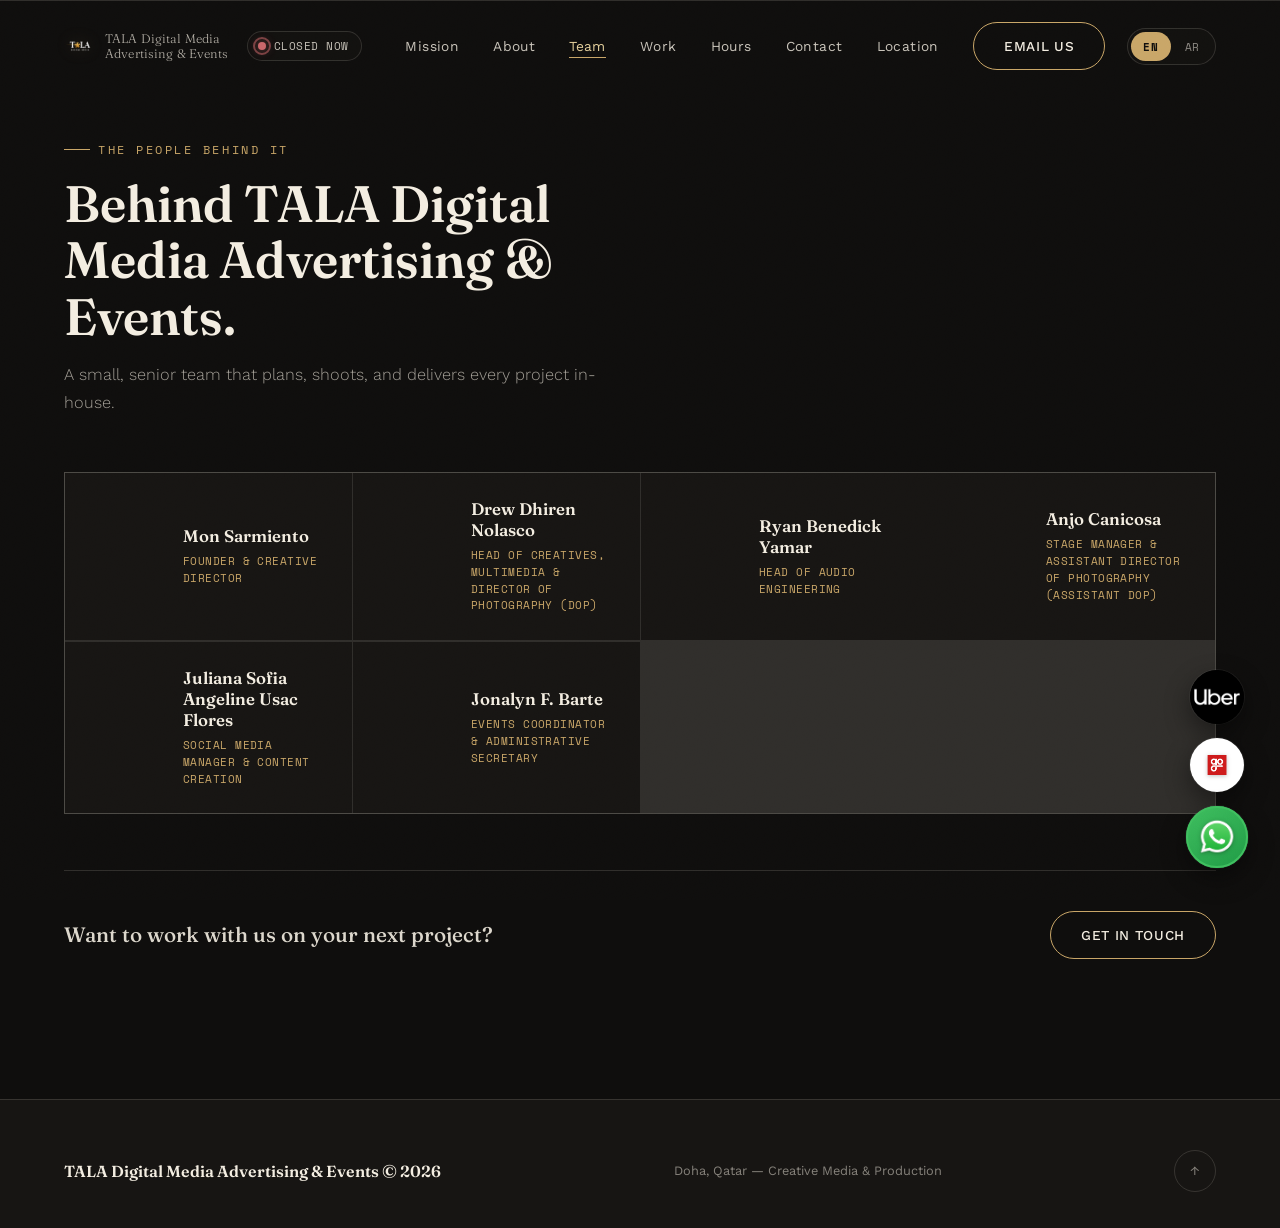
==== commit 60a2d773: "Add files via upload" ====
--- a/team.html
+++ b/team.html
@@ -79,18 +79,10 @@
     </article>
 
     <article class="team-card" data-tilt data-tilt-max="4">
-      <img src="assets/team/asst-dop.jpg" alt="Anjo Canicosa, Stage Manager" class="team-photo">
+      <img src="assets/team/asst-dop.jpg" alt="Anjo Canicosa, Stage Manager and Assistant Director of Photography" class="team-photo">
       <div class="team-meta">
         <h3>Anjo Canicosa</h3>
-        <span class="team-role" data-i18n="team.role3Title">Stage Manager</span>
-      </div>
-    </article>
-
-    <article class="team-card" data-tilt data-tilt-max="4">
-      <div class="team-avatar" aria-hidden="true">AF</div>
-      <div class="team-meta">
-        <h3>Angel Flores</h3>
-        <span class="team-role" data-i18n="team.role6Title">Content Creation &amp; Assistant Director of Photography (Assistant DOP)</span>
+        <span class="team-role" data-i18n="team.role3Title">Stage Manager &amp; Assistant Director of Photography (Assistant DOP)</span>
       </div>
     </article>
 
@@ -98,7 +90,7 @@
       <img src="assets/team/juliana-flores.jpg" alt="Juliana Sofia Angeline Usac Flores" class="team-photo">
       <div class="team-meta">
         <h3>Juliana Sofia Angeline Usac Flores</h3>
-        <span class="team-role" data-i18n="team.role4Title">Social Media Manager</span>
+        <span class="team-role" data-i18n="team.role4Title">Social Media Manager &amp; Content Creation</span>
       </div>
     </article>
 
@@ -125,7 +117,7 @@
 
 <div class="float-stack">
   <a
-    href="https://m.uber.com/ul/?action=setPickup&pickup=my_location&dropoff%5Blatitude%5D=25.2862122&dropoff%5Blongitude%5D=51.5359695&dropoff%5Bnickname%5D=TALA%20Digital%20Media%20Advertising%20%26%20Events"
+    href="https://m.uber.com/ul/?action=setPickup&pickup=my_location&dropoff%5Blatitude%5D=25.2862122&dropoff%5Blongitude%5D=51.5359695&dropoff%5Bformatted_address%5D=TALA%20Digital%20Media%20Advertising%20%26%20Events%2C%20Building%20No%2030%2C%20Office%20Building%2C%205th%20Floor%2C%20Street%20No%20138%2C%20Zone%206%2C%20Doha%2C%20Qatar"
     target="_blank"
     rel="noopener"
     class="float-btn float-uber"
--- a/styles.css
+++ b/styles.css
@@ -134,6 +134,41 @@
     radial-gradient(ellipse 700px 500px at 15% 85%, rgba(201,166,104,0.14), transparent 60%),
     var(--charcoal);
   overflow:hidden;
+}
+/* subtle twinkling starfield — two staggered layers of tiny dots for an
+   organic, non-repetitive blink rather than everything pulsing in sync */
+.hero::before,
+.hero::after{
+  content:"";
+  position:absolute; inset:0; z-index:0; pointer-events:none;
+  background-image:
+    radial-gradient(1px 1px at 8% 22%, rgba(243,237,225,.9), transparent 60%),
+    radial-gradient(1px 1px at 18% 68%, rgba(243,237,225,.65), transparent 60%),
+    radial-gradient(1.4px 1.4px at 27% 12%, rgba(201,166,104,.85), transparent 60%),
+    radial-gradient(1px 1px at 38% 78%, rgba(243,237,225,.55), transparent 60%),
+    radial-gradient(1.2px 1.2px at 49% 33%, rgba(243,237,225,.8), transparent 60%),
+    radial-gradient(1px 1px at 58% 58%, rgba(201,166,104,.6), transparent 60%),
+    radial-gradient(1px 1px at 67% 20%, rgba(243,237,225,.5), transparent 60%),
+    radial-gradient(1.3px 1.3px at 76% 72%, rgba(243,237,225,.7), transparent 60%),
+    radial-gradient(1px 1px at 85% 40%, rgba(243,237,225,.6), transparent 60%),
+    radial-gradient(1px 1px at 93% 85%, rgba(201,166,104,.55), transparent 60%),
+    radial-gradient(1.2px 1.2px at 12% 90%, rgba(243,237,225,.5), transparent 60%),
+    radial-gradient(1px 1px at 62% 6%, rgba(243,237,225,.65), transparent 60%);
+  opacity:.5;
+  animation:star-twinkle 7s ease-in-out infinite;
+}
+.hero::after{
+  background-position:45px 60px;
+  opacity:.3;
+  animation-duration:9.5s;
+  animation-delay:2.4s;
+}
+@keyframes star-twinkle{
+  0%, 100%{opacity:.2;}
+  50%{opacity:.6;}
+}
+@media (prefers-reduced-motion: reduce){
+  .hero::before, .hero::after{animation:none; opacity:.35;}
 }
 .hero-watermark{
   position:absolute; right:clamp(-60px,-2vw,20px); top:50%;
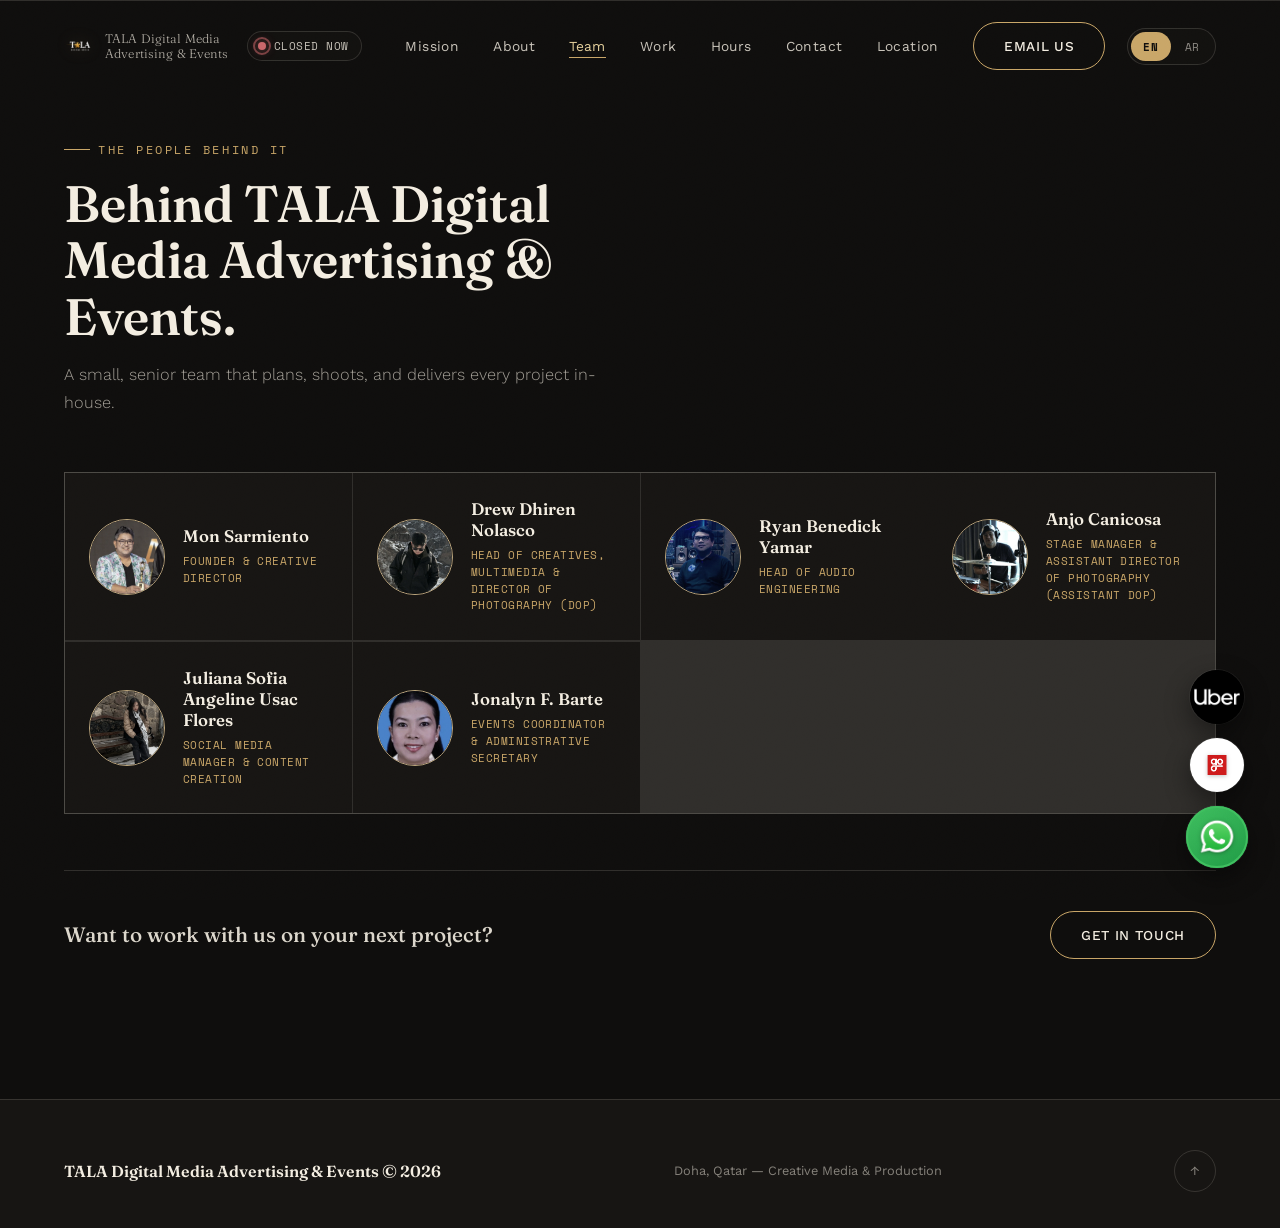
==== commit 2c1baf7c: "Add files via upload" ====
--- a/team.html
+++ b/team.html
@@ -36,7 +36,7 @@
       <a href="index.html#hours" data-close data-i18n="nav.hours">Hours</a>
       <a href="index.html#contact" data-close data-i18n="nav.contact">Contact</a>
       <a href="index.html#location" data-close data-i18n="nav.location">Location</a>
-      <a href="mailto:taladigitalmedia@gmail.com" class="btn nav-cta" data-close data-i18n="nav.email">Email us</a>
+      <a href="index.html#contact" class="btn nav-cta" data-close data-i18n="nav.email">Email us</a>
     </nav>
     <div class="lang-switch" role="group" aria-label="Language">
       <button type="button" class="lang-btn active" id="langEn" data-lang="en">EN</button>
--- a/styles.css
+++ b/styles.css
@@ -323,6 +323,25 @@
 .pillar p{font-size:.88rem; color:rgba(243,237,225,0.65); line-height:1.6; font-weight:300; margin:0;}
 @media(max-width:640px){.pillars{grid-template-columns:1fr;} .pillar:not(:last-child){border-right:none;}}
 
+/* ---------- STUDIO RENTALS ---------- */
+.rentals{
+  padding:0 clamp(20px,5vw,64px) 140px;
+  background:var(--charcoal);
+}
+.rentals-inner{
+  border:1px solid var(--line); background:var(--charcoal-2);
+  padding:clamp(32px,4vw,52px) clamp(28px,4vw,52px);
+  display:flex; align-items:center; justify-content:space-between; gap:32px; flex-wrap:wrap;
+}
+.rentals-text{max-width:60ch;}
+.rentals-text h2{
+  font-family:var(--display); font-weight:600; font-size:clamp(1.7rem,2.8vw,2.3rem); margin-top:10px; line-height:1.15;
+}
+.rentals-text p{
+  margin-top:14px; font-size:.98rem; line-height:1.7; color:rgba(243,237,225,0.72); font-weight:300;
+}
+.rentals-inner .btn{flex-shrink:0;}
+
 /* ---------- WORK / SHOWREEL ---------- */
 .work{
   padding:140px clamp(20px,5vw,64px);
@@ -463,8 +482,10 @@
 .field.invalid textarea{border-color:var(--err);}
 .field.invalid .err-msg{display:block;}
 
-.form-foot{display:flex; align-items:center; gap:22px; flex-wrap:wrap; margin-top:8px;}
-.form-note{font-size:.8rem; color:rgba(243,237,225,0.45); font-weight:300; max-width:34ch;}
+.form-foot{display:flex; flex-direction:column; gap:16px; margin-top:8px;}
+.send-options{display:flex; align-items:center; gap:14px; flex-wrap:wrap;}
+.send-options .btn{white-space:nowrap;}
+.form-note{font-size:.8rem; color:rgba(243,237,225,0.45); font-weight:300; max-width:44ch;}
 .form-status{
   font-family:var(--mono); font-size:.78rem; letter-spacing:.03em; padding:12px 0; display:none;
 }
@@ -630,6 +651,10 @@
   .journey{padding:90px 18px;}
   .division-card{padding:26px 22px;}
 
+  .rentals{padding:0 18px 90px;}
+  .rentals-inner{padding:28px 22px; flex-direction:column; align-items:flex-start;}
+  .rentals-inner .btn{width:100%; justify-content:center;}
+
   .work{padding:90px 18px;}
   .work-grid{grid-template-columns:1fr;}
 
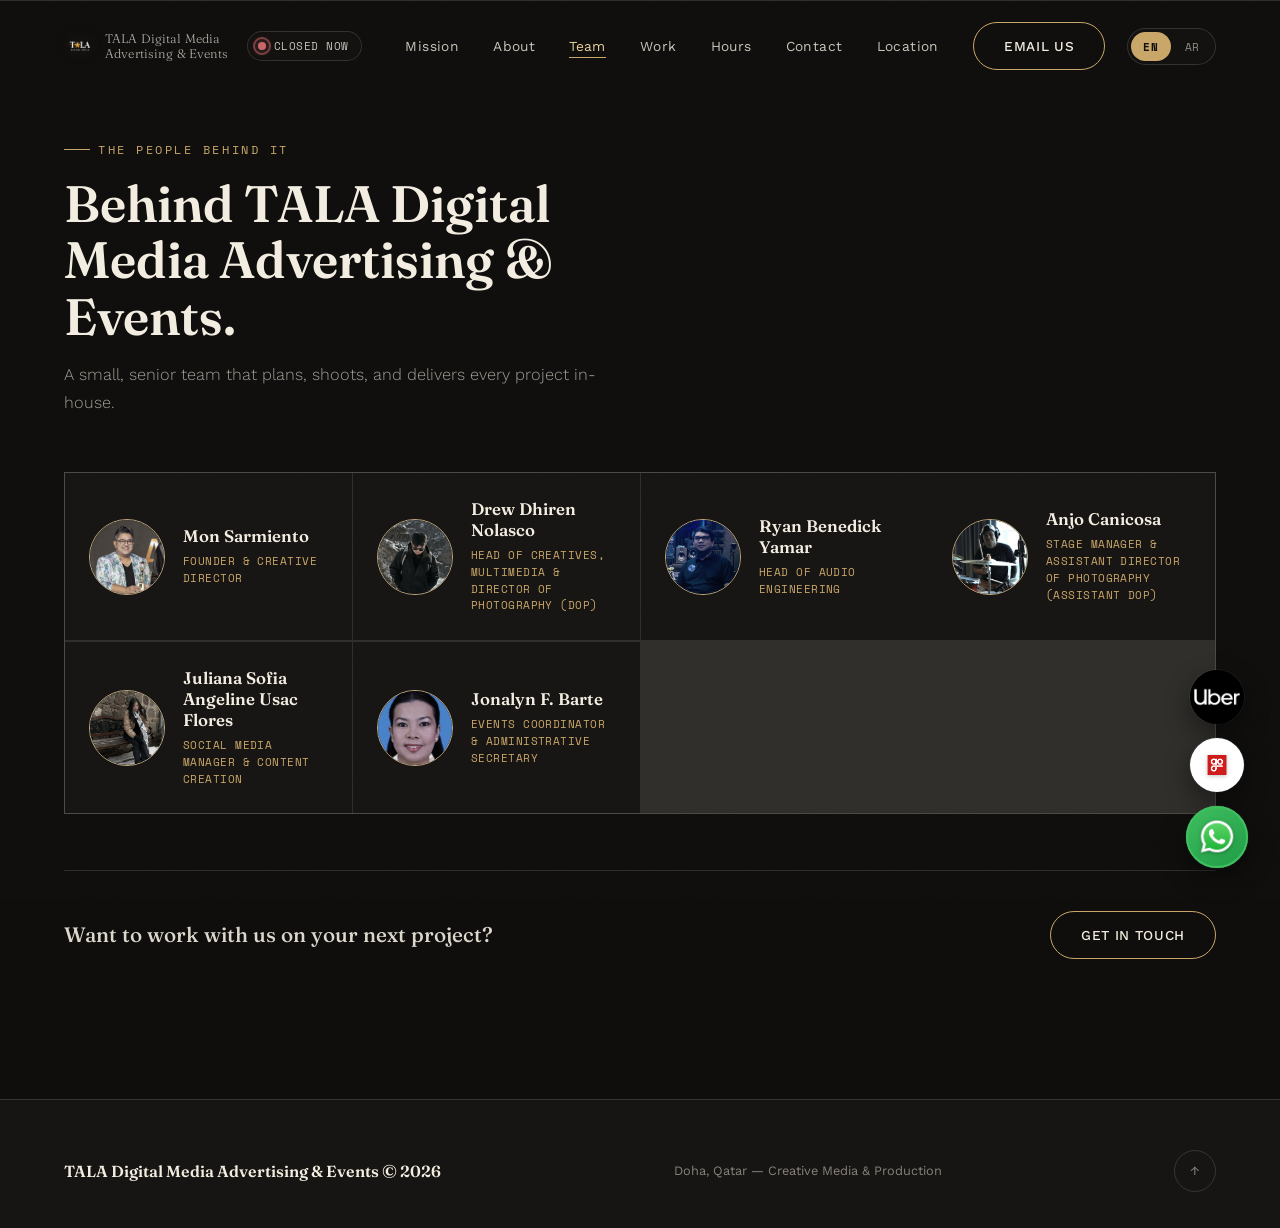
==== commit 49fb2607: "Add files via upload" ====
--- a/team.html
+++ b/team.html
@@ -146,6 +146,60 @@
   </a>
 </div>
 
+<div class="popup-overlay" id="workshopPopup" role="dialog" aria-modal="true" aria-labelledby="popupTitle" aria-hidden="true">
+  <div class="popup-card" data-tilt data-tilt-max="1.5">
+    <button type="button" class="popup-close" id="popupClose" aria-label="Close">✕</button>
+
+    <img src="assets/sinag-workshops-poster.jpg" alt="Sinag Events Workshops poster — full schedule for Acting, Ballroom, Building a Band, Charcoal &amp; Acrylic, Hip Hop, Sinag Fashion Camp, and Hosting workshops" class="popup-poster">
+
+    <div class="popup-body">
+    <div class="popup-eyebrow eyebrow" data-i18n="popup.eyebrow">Sinag Events</div>
+    <h2 class="popup-title" id="popupTitle" data-i18n="popup.title">Workshops are open this August.</h2>
+    <p class="popup-sub" data-i18n="popup.sub">A full lineup of creative workshops running through Doha this season — pick the ones that fit your schedule.</p>
+
+    <div class="popup-list">
+      <div class="popup-item">
+        <span class="popup-item-name" data-i18n="popup.w1Name">Acting Workshop</span>
+        <span class="popup-item-when" data-i18n="popup.w1When">Aug 7 – 21 · Fridays · 10AM–12PM</span>
+      </div>
+      <div class="popup-item">
+        <span class="popup-item-name" data-i18n="popup.w2Name">Ballroom Workshop</span>
+        <span class="popup-item-when" data-i18n="popup.w2When">Aug 7 – 21 · Fridays · 6–8PM</span>
+      </div>
+      <div class="popup-item">
+        <span class="popup-item-name" data-i18n="popup.w3Name">Building a Band Workshop</span>
+        <span class="popup-item-when" data-i18n="popup.w3When">Aug 1 – Sep 5 · Saturdays · 1–5PM</span>
+      </div>
+      <div class="popup-item">
+        <span class="popup-item-name" data-i18n="popup.w4aName">Charcoal Workshop</span>
+        <span class="popup-item-when" data-i18n="popup.w4aWhen">Aug 1 – 8 · Mon &amp; Sat · 5–7PM</span>
+      </div>
+      <div class="popup-item">
+        <span class="popup-item-name" data-i18n="popup.w4bName">Acrylic Workshop</span>
+        <span class="popup-item-when" data-i18n="popup.w4bWhen">Aug 10 – 17 · Fridays · 3:30–5:30PM</span>
+      </div>
+      <div class="popup-item">
+        <span class="popup-item-name" data-i18n="popup.w5Name">Hip Hop Workshop</span>
+        <span class="popup-item-when" data-i18n="popup.w5When">Aug 2 – 25 · Sun &amp; Tue · 6–8PM</span>
+      </div>
+      <div class="popup-item">
+        <span class="popup-item-name" data-i18n="popup.w6Name">Sinag Fashion Camp — Year 2</span>
+        <span class="popup-item-when" data-i18n="popup.w6When">Aug 1 – 27 · Thu &amp; Sat · 5:30–7:30PM</span>
+      </div>
+      <div class="popup-item">
+        <span class="popup-item-name" data-i18n="popup.w7Name">Hosting Workshop</span>
+        <span class="popup-item-when" data-i18n="popup.w7When">Aug 3 – 19 · Mon &amp; Tue · 2PM</span>
+      </div>
+    </div>
+
+    <div class="popup-cta">
+      <a href="https://docs.google.com/forms/d/e/1FAIpQLSc-1vV7N0PHXBQpoOtuFg1795bMgcHtctrHYakaLnl0Bbj46A/viewform?usp=header" target="_blank" rel="noopener" class="btn" data-i18n="popup.formBtn">Sign up via Google Form</a>
+      <a href="https://wa.me/97433043148" target="_blank" rel="noopener" class="btn ghost" data-i18n="popup.callBtn">Contact +974 3304 3148</a>
+    </div>
+    </div>
+  </div>
+</div>
+
 <script src="script.js"></script>
 </body>
 </html>
--- a/styles.css
+++ b/styles.css
@@ -846,3 +846,74 @@
 nav.links a.active-link{opacity:1; color:var(--sand-light);}
 nav.links a.active-link::after{width:100%;}
 
+
+/* ---------- WORKSHOPS ANNOUNCEMENT POPUP ---------- */
+.popup-overlay{
+  position:fixed; inset:0; z-index:300;
+  background:rgba(10,9,8,0.72); backdrop-filter:blur(6px);
+  display:flex; align-items:center; justify-content:center;
+  padding:24px;
+  opacity:0; pointer-events:none;
+  transition:opacity .35s ease;
+}
+.popup-overlay.show{opacity:1; pointer-events:auto;}
+
+.popup-card{
+  position:relative;
+  width:100%; max-width:560px; max-height:88vh; overflow-y:auto;
+  background:var(--charcoal-2); border:1px solid var(--line);
+  padding:0;
+  box-shadow:0 30px 80px rgba(0,0,0,0.55);
+  transform:translateY(18px) scale(.98);
+  transition:transform .4s cubic-bezier(.16,1,.3,1);
+}
+.popup-overlay.show .popup-card{transform:translateY(0) scale(1);}
+
+.popup-poster{
+  width:100%; height:auto; display:block;
+  border-bottom:1px solid var(--line);
+}
+.popup-body{
+  padding:clamp(28px,4vw,44px);
+}
+
+.popup-close{
+  position:absolute; top:14px; right:14px; z-index:2;
+  width:36px; height:36px; border-radius:50%;
+  border:1px solid rgba(243,237,225,0.4); background:rgba(15,14,13,0.65); backdrop-filter:blur(4px);
+  color:rgba(243,237,225,0.85);
+  font-size:.85rem; cursor:pointer;
+  display:flex; align-items:center; justify-content:center;
+  transition:border-color .3s ease, color .3s ease, transform .3s ease, background .3s ease;
+}
+.popup-close:hover{border-color:var(--sand); color:var(--sand-light); background:rgba(15,14,13,0.85); transform:rotate(90deg);}
+
+.popup-eyebrow{margin-bottom:16px;}
+.popup-title{
+  font-family:var(--display); font-weight:600; font-size:clamp(1.5rem,3vw,2rem); line-height:1.15;
+}
+.popup-sub{
+  margin-top:12px; font-size:.95rem; line-height:1.65; color:rgba(243,237,225,0.68); font-weight:300; max-width:48ch;
+}
+
+.popup-list{
+  margin-top:26px; border-top:1px solid var(--line);
+}
+.popup-item{
+  display:flex; justify-content:space-between; align-items:baseline; gap:16px; flex-wrap:wrap;
+  padding:13px 2px; border-bottom:1px solid var(--line);
+}
+.popup-item-name{font-family:var(--display); font-weight:500; font-size:.96rem; color:var(--off-white);}
+.popup-item-when{font-family:var(--mono); font-size:.72rem; letter-spacing:.02em; color:var(--sand); white-space:nowrap;}
+
+.popup-cta{
+  margin-top:28px; display:flex; gap:14px; flex-wrap:wrap;
+}
+.popup-cta .btn{flex:1 1 200px; text-align:center; justify-content:center;}
+
+@media(max-width:600px){
+  .popup-card{max-height:92vh;}
+  .popup-body{padding:24px 20px;}
+  .popup-item-when{white-space:normal;}
+  .popup-cta{flex-direction:column;}
+}
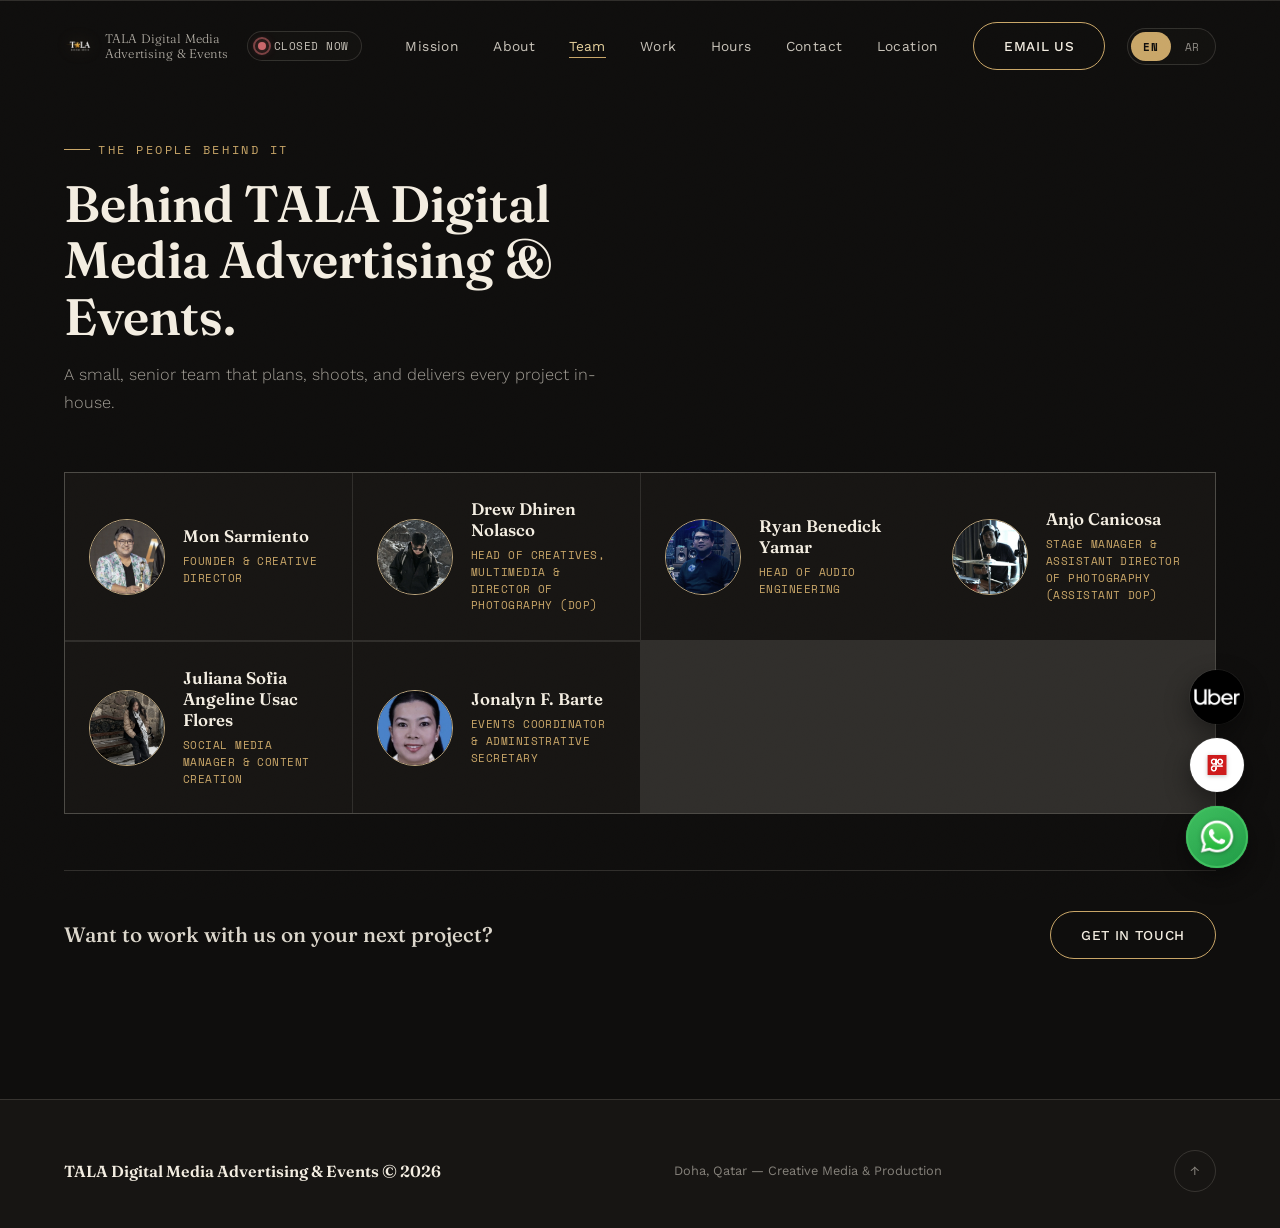
==== commit 22e01dcc: "Add files via upload" ====
--- a/team.html
+++ b/team.html
@@ -13,6 +13,7 @@
 </head>
 <body>
 
+<div class="scroll-progress" id="scrollProgress"></div>
 <div class="grain"></div>
 <div class="spotlight" id="spotlight"></div>
 
@@ -134,23 +135,36 @@
     title="Book a ride on BadrGo">
     <img src="assets/badrgo-icon.png" alt="">
   </a>
-  <a
-    href="https://wa.me/97433043148?text=Hi%20TALA%20Digital%20Media%2C%20I%27d%20like%20to%20know%20more%20about%20your%20services."
-    target="_blank"
-    rel="noopener"
-    class="float-btn float-wa"
-    aria-label="Chat with TALA Digital Media on WhatsApp"
-    title="Chat on WhatsApp">
-    <span class="wa-ring"></span>
-    <img src="assets/whatsapp-icon.png" alt="">
-  </a>
+  <div class="float-wa-wrap">
+    <button
+      type="button"
+      class="float-btn float-wa"
+      id="floatWaBtn"
+      aria-label="Chat with TALA Digital Media on WhatsApp"
+      aria-haspopup="true"
+      aria-expanded="false"
+      title="Chat on WhatsApp">
+      <span class="wa-ring"></span>
+      <img src="assets/whatsapp-icon.png" alt="">
+    </button>
+    <div class="float-wa-menu" id="floatWaMenu">
+      <span class="float-wa-menu-label" data-i18n="wa.chooseNumber">Choose a number</span>
+      <a href="https://wa.me/97466078911?text=Hi%20TALA%20Digital%20Media%2C%20I%27d%20like%20to%20know%20more%20about%20your%20services." target="_blank" rel="noopener">+974 6607 8911</a>
+      <a href="https://wa.me/97433043148?text=Hi%20TALA%20Digital%20Media%2C%20I%27d%20like%20to%20know%20more%20about%20your%20services." target="_blank" rel="noopener">+974 3304 3148</a>
+    </div>
+  </div>
 </div>
+
+<button type="button" class="workshops-tab" id="workshopsTab" aria-label="Open Sinag Events workshops schedule" aria-haspopup="dialog">
+  <span class="workshops-tab-star" aria-hidden="true">★</span>
+  <span data-i18n="popup.tabLabel">Workshops</span>
+</button>
 
 <div class="popup-overlay" id="workshopPopup" role="dialog" aria-modal="true" aria-labelledby="popupTitle" aria-hidden="true">
   <div class="popup-card" data-tilt data-tilt-max="1.5">
     <button type="button" class="popup-close" id="popupClose" aria-label="Close">✕</button>
 
-    <img src="assets/sinag-workshops-poster.jpg" alt="Sinag Events Workshops poster — full schedule for Acting, Ballroom, Building a Band, Charcoal &amp; Acrylic, Hip Hop, Sinag Fashion Camp, and Hosting workshops" class="popup-poster">
+    <img src="assets/sinag-workshops-poster-v2.jpg" alt="Sinag Events Workshops poster — full schedule for Acting, Ballroom, Building a Band, Charcoal &amp; Acrylic, Hip Hop, Sinag Fashion Camp, and Hosting workshops" class="popup-poster">
 
     <div class="popup-body">
     <div class="popup-eyebrow eyebrow" data-i18n="popup.eyebrow">Sinag Events</div>
@@ -194,7 +208,13 @@
 
     <div class="popup-cta">
       <a href="https://docs.google.com/forms/d/e/1FAIpQLSc-1vV7N0PHXBQpoOtuFg1795bMgcHtctrHYakaLnl0Bbj46A/viewform?usp=header" target="_blank" rel="noopener" class="btn" data-i18n="popup.formBtn">Sign up via Google Form</a>
-      <a href="https://wa.me/97433043148" target="_blank" rel="noopener" class="btn ghost" data-i18n="popup.callBtn">Contact +974 3304 3148</a>
+    </div>
+    <div class="popup-phones">
+      <span class="popup-phones-label" data-i18n="popup.orCall">Or contact us directly</span>
+      <div class="popup-phones-list">
+        <a href="https://wa.me/97466078911" target="_blank" rel="noopener">+974 6607 8911</a>
+        <a href="https://wa.me/97433043148" target="_blank" rel="noopener">+974 3304 3148</a>
+      </div>
     </div>
     </div>
   </div>
--- a/styles.css
+++ b/styles.css
@@ -34,6 +34,18 @@
 button{font:inherit;}
 
 /* film grain texture overlay */
+/* thin progress bar tracking scroll position down the page */
+.scroll-progress{
+  position:fixed; top:0; left:0; height:2.5px; width:0%;
+  background:linear-gradient(90deg, var(--sand), var(--maroon-light));
+  z-index:400; pointer-events:none;
+  transition:width .12s linear;
+  box-shadow:0 0 8px rgba(201,166,104,0.5);
+}
+@media (prefers-reduced-motion: reduce){
+  .scroll-progress{transition:none;}
+}
+
 .grain{
   position:fixed; inset:0; pointer-events:none; z-index:999;
   opacity:.035; mix-blend-mode:overlay;
@@ -357,6 +369,7 @@
 .work-grid{
   display:grid; grid-template-columns:repeat(auto-fit, minmax(230px, 1fr)); gap:clamp(18px,2.4vw,28px);
 }
+.work-swipe-hint{display:none;}
 .work-card{background:var(--charcoal); border:1px solid var(--line);}
 .work-video{
   position:relative; aspect-ratio:9/16; background:#000; overflow:hidden;
@@ -443,6 +456,12 @@
 .social-inline:hover .icon.icon-wa{background:transparent;}
 .social-inline .name{font-size:.95rem; font-weight:500;}
 .social-inline .handle{font-family:var(--mono); font-size:.72rem; color:rgba(243,237,225,0.5);}
+.social-inline .handle-list{display:flex; gap:14px; flex-wrap:wrap;}
+.social-inline .handle-list a{
+  font-family:var(--mono); font-size:.72rem; color:rgba(243,237,225,0.6);
+  border-bottom:1px solid transparent; transition:color .25s ease, border-color .25s ease;
+}
+.social-inline .handle-list a:hover{color:#3fbf5f; border-color:#3fbf5f;}
 
 /* form */
 .form-panel{
@@ -655,8 +674,29 @@
   .rentals-inner{padding:28px 22px; flex-direction:column; align-items:flex-start;}
   .rentals-inner .btn{width:100%; justify-content:center;}
 
-  .work{padding:90px 18px;}
-  .work-grid{grid-template-columns:1fr;}
+  .work{padding:90px 0 90px 18px;}
+  .work-head{padding-right:18px;}
+  .work-grid{
+    display:flex; grid-template-columns:none;
+    overflow-x:auto; scroll-snap-type:x mandatory; -webkit-overflow-scrolling:touch;
+    gap:14px; padding-right:18px; padding-bottom:6px;
+    scrollbar-width:none;
+  }
+  .work-grid::-webkit-scrollbar{display:none;}
+  .work-card{
+    scroll-snap-align:center; flex:0 0 78vw; max-width:340px;
+  }
+  .work-swipe-hint{
+    display:flex; align-items:center; gap:8px;
+    margin:14px 0 0; padding-right:18px;
+    font-family:var(--mono); font-size:.68rem; letter-spacing:.08em; text-transform:uppercase;
+    color:rgba(243,237,225,0.4);
+  }
+  .work-swipe-hint svg{width:14px; height:14px; animation:swipe-nudge 1.6s ease-in-out infinite;}
+  @keyframes swipe-nudge{
+    0%, 100%{transform:translateX(0); opacity:.5;}
+    50%{transform:translateX(5px); opacity:1;}
+  }
 
   .team{padding:90px 18px;}
   .team-card{padding:22px 20px;}
@@ -677,7 +717,7 @@
 @media (hover: none) and (pointer: coarse){
   .btn{padding-top:16px; padding-bottom:16px;}
   nav.links a{padding:10px 0;}
-  .social-inline, .social-row{padding-top:14px; padding-bottom:14px;}
+  .social-inline{padding-top:14px; padding-bottom:14px;}
   .work-video .play-btn{width:64px; height:64px; opacity:1;}
 }
 
@@ -692,6 +732,7 @@
   display:flex; align-items:center; justify-content:center;
   box-shadow:0 10px 26px rgba(0,0,0,0.45), 0 0 0 1px rgba(255,255,255,0.06);
   transition:transform .3s cubic-bezier(.34,1.56,.64,1), box-shadow .3s ease;
+  border:none; padding:0; font:inherit; cursor:pointer; -webkit-tap-highlight-color:transparent;
 }
 .float-btn:hover{
   transform:translateY(-4px) scale(1.06) perspective(600px) rotateX(6deg);
@@ -705,9 +746,35 @@
 .float-badrgo{background:#fff; overflow:hidden;}
 .float-badrgo img{width:72%; height:72%; object-fit:contain;}
 
+.float-wa-wrap{position:relative;}
 .float-wa{
   width:62px; height:62px;
   background:linear-gradient(145deg,#3fbf5f,#1f9a45);
+}
+.float-wa-menu{
+  position:absolute; bottom:calc(100% + 14px); right:0;
+  min-width:186px;
+  background:var(--charcoal-2); border:1px solid var(--line);
+  padding:10px; display:flex; flex-direction:column; gap:4px;
+  box-shadow:0 16px 40px rgba(0,0,0,0.5);
+  opacity:0; pointer-events:none; transform:translateY(8px) scale(.97); transform-origin:bottom right;
+  transition:opacity .22s ease, transform .22s cubic-bezier(.34,1.56,.64,1);
+}
+.float-wa-menu.show{opacity:1; pointer-events:auto; transform:translateY(0) scale(1);}
+.float-wa-menu-label{
+  font-family:var(--mono); font-size:.64rem; text-transform:uppercase; letter-spacing:.08em;
+  color:rgba(243,237,225,0.45); padding:4px 10px 6px;
+}
+.float-wa-menu a{
+  font-family:var(--display); font-weight:500; font-size:.9rem; color:var(--off-white);
+  padding:9px 10px; border-radius:5px; transition:background .2s ease, color .2s ease;
+  white-space:nowrap;
+}
+.float-wa-menu a:hover{background:rgba(63,191,95,0.14); color:#3fbf5f;}
+html[dir="rtl"] .float-wa-menu{right:auto; left:0; transform-origin:bottom left;}
+@media(max-width:600px){
+  .float-wa-menu{min-width:170px; right:-6px;}
+  html[dir="rtl"] .float-wa-menu{left:-6px;}
 }
 .wa-ring{
   position:absolute; inset:0; border-radius:50%;
@@ -738,8 +805,7 @@
 body.lang-ar .work-title,
 body.lang-ar .contact-title,
 body.lang-ar .story-mark,
-body.lang-ar .founder-tag strong,
-body.lang-ar .connect-title{
+body.lang-ar .founder-tag strong{
   font-family:'Cairo', var(--display);
   font-style:normal;
 }
@@ -766,9 +832,9 @@
 html[dir="rtl"] .hero-meta{right:auto; left:clamp(20px,5vw,64px); text-align:left;}
 html[dir="rtl"] .hero-watermark{right:auto; left:clamp(-60px,-2vw,20px);}
 html[dir="rtl"] .social-inline:hover{transform:translateX(-6px);}
-html[dir="rtl"] .social-row:hover .arrow{transform:translateX(-6px) rotate(180deg);}
 html[dir="rtl"] .float-stack{right:auto; left:clamp(16px,3vw,32px);}
 html[dir="rtl"] .hours-row.is-today{border-left:none; border-right:2px solid var(--sand);}
+html[dir="rtl"] .work-swipe-hint svg{transform:scaleX(-1);}
 html[dir="rtl"] .btn.ghost{direction:rtl;}
 html[dir="rtl"] .map-open{direction:ltr; display:inline-block;}
 @media(max-width:600px){
@@ -848,6 +914,57 @@
 
 
 /* ---------- WORKSHOPS ANNOUNCEMENT POPUP ---------- */
+/* ---------- PERSISTENT WORKSHOPS TAB ---------- */
+/* A bookmark-style tab on the screen edge so the workshops schedule stays
+   findable even after someone closes the popup — click it anytime to
+   reopen. Deliberately distinct from the site's usual charcoal/sand
+   palette (uses the poster's own gold-to-maroon warmth) so it reads as
+   its own little "event badge" rather than blending into the nav. */
+.workshops-tab{
+  position:fixed; left:0; top:50%; transform:translateY(-50%);
+  z-index:250;
+  writing-mode:vertical-rl; text-orientation:mixed;
+  display:flex; flex-direction:column; align-items:center; gap:10px;
+  padding:20px 9px;
+  background:linear-gradient(200deg, var(--sand-light) 0%, var(--sand) 45%, var(--maroon) 130%);
+  color:var(--charcoal);
+  border:1px solid rgba(0,0,0,0.15); border-left:none;
+  border-radius:0 12px 12px 0;
+  font-family:var(--mono); font-size:.72rem; letter-spacing:.14em; text-transform:uppercase; font-weight:700;
+  cursor:pointer;
+  box-shadow:5px 0 20px rgba(0,0,0,0.4);
+  transition:padding-left .3s cubic-bezier(.34,1.56,.64,1), box-shadow .3s ease;
+}
+.workshops-tab:hover{
+  padding-left:15px;
+  box-shadow:7px 0 26px rgba(0,0,0,0.5);
+}
+.workshops-tab-star{
+  font-size:1rem; line-height:1;
+  animation:tab-star-spin 6s linear infinite;
+}
+@keyframes tab-star-spin{
+  0%, 85%, 100%{transform:rotate(0deg);}
+  92%{transform:rotate(180deg);}
+}
+@media (prefers-reduced-motion: reduce){
+  .workshops-tab-star{animation:none;}
+}
+@media(max-width:600px){
+  .workshops-tab{padding:16px 7px; font-size:.64rem; gap:8px;}
+  .workshops-tab-star{font-size:.9rem;}
+}
+html[dir="rtl"] .workshops-tab{
+  left:auto; right:0;
+  border-left:1px solid rgba(0,0,0,0.15); border-right:none;
+  border-radius:12px 0 0 12px;
+  box-shadow:-5px 0 20px rgba(0,0,0,0.4);
+}
+html[dir="rtl"] .workshops-tab:hover{
+  padding-left:9px; padding-right:15px;
+  box-shadow:-7px 0 26px rgba(0,0,0,0.5);
+}
+
 .popup-overlay{
   position:fixed; inset:0; z-index:300;
   background:rgba(10,9,8,0.72); backdrop-filter:blur(6px);
@@ -911,9 +1028,38 @@
 }
 .popup-cta .btn{flex:1 1 200px; text-align:center; justify-content:center;}
 
+.popup-phones{
+  margin-top:20px; padding-top:18px; border-top:1px solid var(--line);
+  text-align:center;
+}
+.popup-phones-label{
+  display:block; font-family:var(--mono); font-size:.68rem; text-transform:uppercase;
+  letter-spacing:.1em; color:rgba(243,237,225,0.5); margin-bottom:10px;
+}
+.popup-phones-list{display:flex; gap:20px; flex-wrap:wrap; justify-content:center;}
+.popup-phones-list a{
+  font-family:var(--display); font-weight:600; font-size:.95rem; color:var(--sand-light);
+  border-bottom:1px solid var(--line); padding-bottom:2px;
+  transition:color .3s ease, border-color .3s ease;
+}
+.popup-phones-list a:hover{color:var(--sand); border-color:var(--sand);}
+
 @media(max-width:600px){
   .popup-card{max-height:92vh;}
   .popup-body{padding:24px 20px;}
   .popup-item-when{white-space:normal;}
   .popup-cta{flex-direction:column;}
-}
+  .popup-phones-list{gap:16px;}
+}
+
+/* ultra-narrow phones (iPhone SE, small Android, ~360px and under) */
+@media(max-width:380px){
+  .nav-wrap{gap:12px;}
+  .lang-switch{padding:2px;}
+  .lang-btn{padding:5px 9px; font-size:.64rem;}
+  .header-status{padding:5px 7px;}
+  .logo .full{font-size:.56em;}
+  h1.hero-title{font-size:clamp(2.1rem,9vw,2.6rem);}
+  .work-card{flex:0 0 85vw;}
+  .popup-card{max-width:100%;}
+}
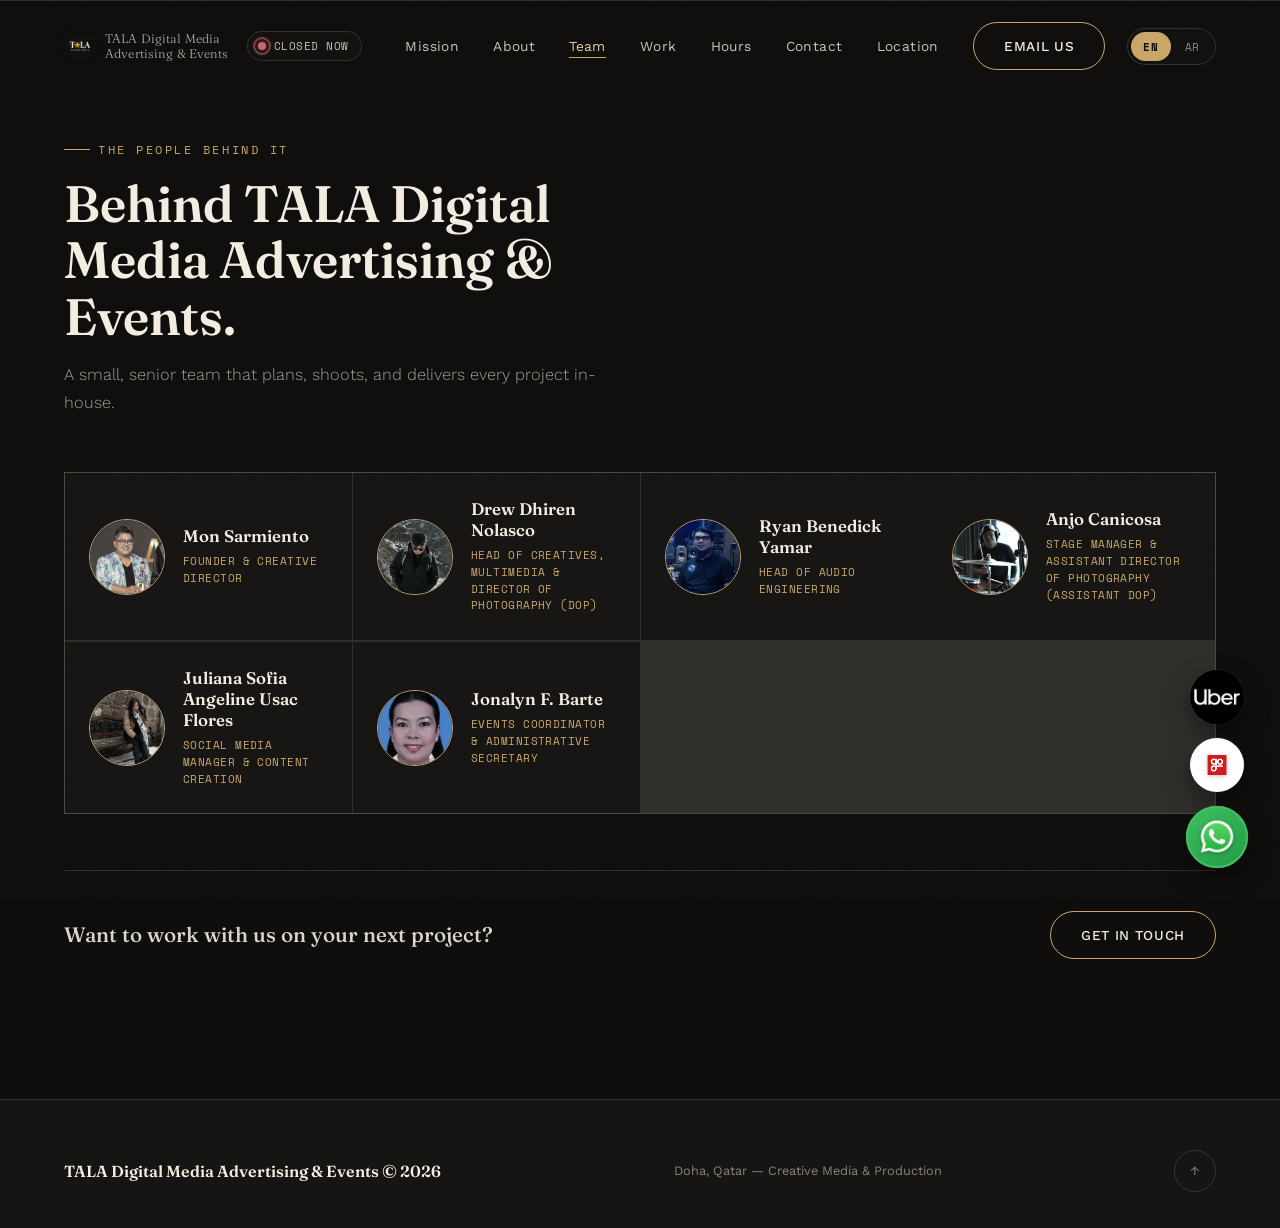
==== commit cb52e947: "Add files via upload" ====
--- a/team.html
+++ b/team.html
@@ -164,7 +164,7 @@
   <div class="popup-card" data-tilt data-tilt-max="1.5">
     <button type="button" class="popup-close" id="popupClose" aria-label="Close">✕</button>
 
-    <img src="assets/sinag-workshops-poster-v2.jpg" alt="Sinag Events Workshops poster — full schedule for Acting, Ballroom, Building a Band, Charcoal &amp; Acrylic, Hip Hop, Sinag Fashion Camp, and Hosting workshops" class="popup-poster">
+    <img src="assets/sinag-workshops-poster-v3.jpg" alt="Sinag Events Workshops poster — full schedule for Acting, Ballroom, Building a Band, Charcoal &amp; Acrylic, Hip Hop, Sinag Fashion Camp, and Hosting workshops" class="popup-poster">
 
     <div class="popup-body">
     <div class="popup-eyebrow eyebrow" data-i18n="popup.eyebrow">Sinag Events</div>
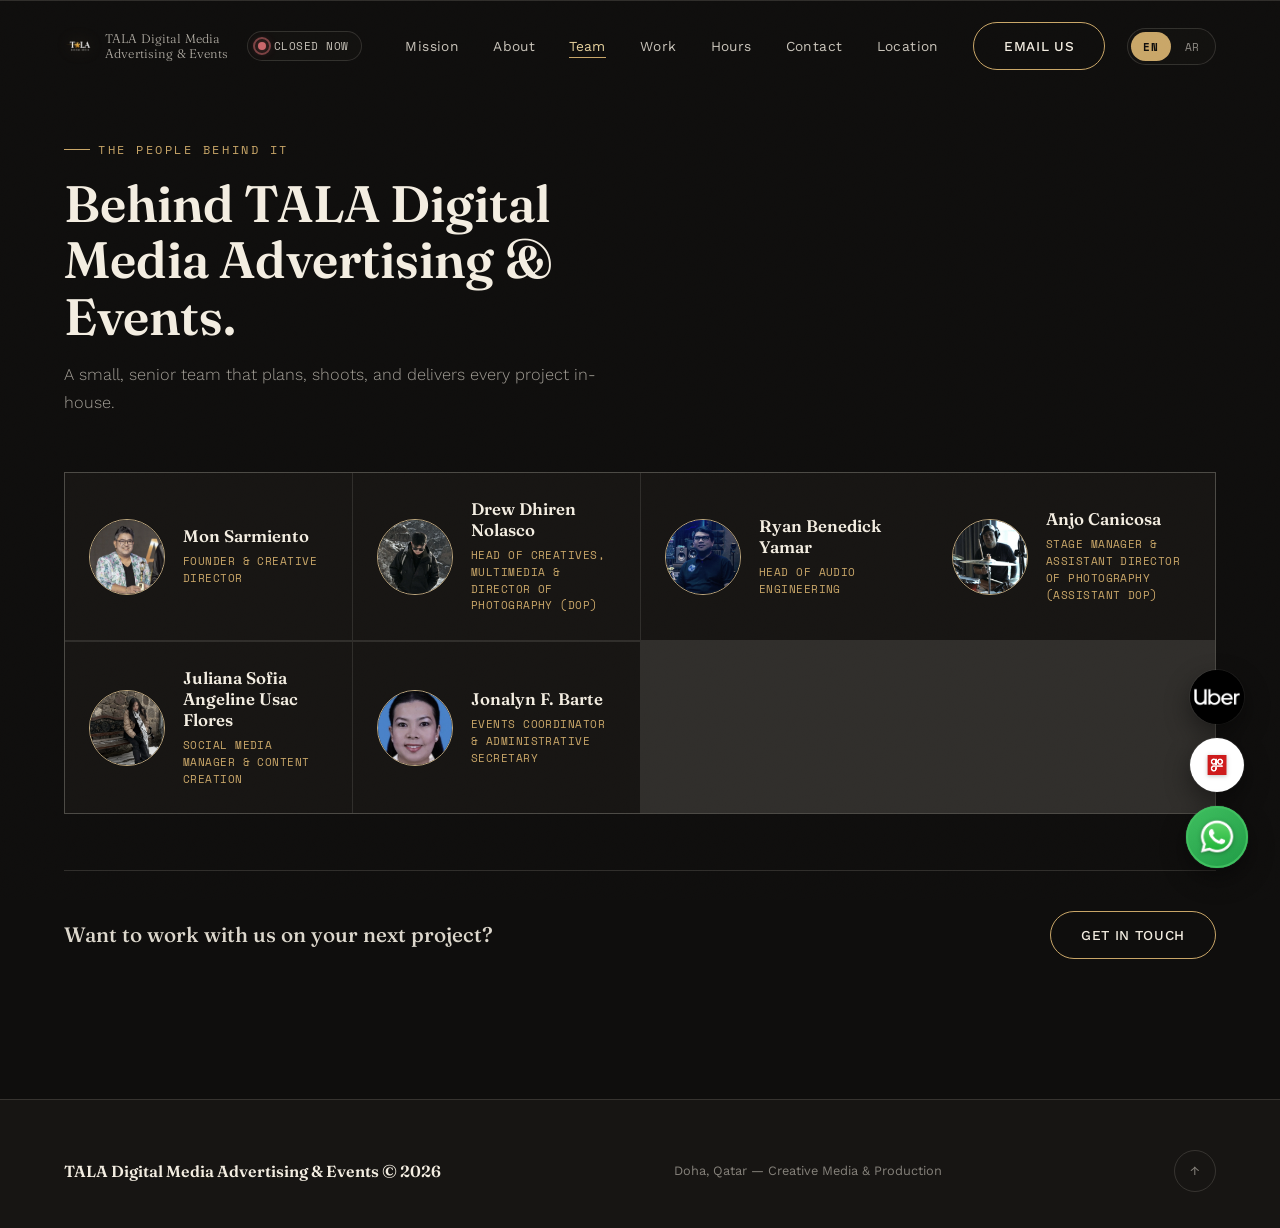
==== commit 3e15fb7e: "Add files via upload" ====
--- a/team.html
+++ b/team.html
@@ -206,11 +206,8 @@
       </div>
     </div>
 
-    <div class="popup-cta">
-      <a href="https://docs.google.com/forms/d/e/1FAIpQLSc-1vV7N0PHXBQpoOtuFg1795bMgcHtctrHYakaLnl0Bbj46A/viewform?usp=header" target="_blank" rel="noopener" class="btn" data-i18n="popup.formBtn">Sign up via Google Form</a>
-    </div>
-    <div class="popup-phones">
-      <span class="popup-phones-label" data-i18n="popup.orCall">Or contact us directly</span>
+    <div class="popup-phones popup-phones--primary">
+      <span class="popup-phones-label" data-i18n="popup.orCall">Message us to register</span>
       <div class="popup-phones-list">
         <a href="https://wa.me/97466078911" target="_blank" rel="noopener">+974 6607 8911</a>
         <a href="https://wa.me/97433043148" target="_blank" rel="noopener">+974 3304 3148</a>
--- a/styles.css
+++ b/styles.css
@@ -1023,20 +1023,15 @@
 .popup-item-name{font-family:var(--display); font-weight:500; font-size:.96rem; color:var(--off-white);}
 .popup-item-when{font-family:var(--mono); font-size:.72rem; letter-spacing:.02em; color:var(--sand); white-space:nowrap;}
 
-.popup-cta{
-  margin-top:28px; display:flex; gap:14px; flex-wrap:wrap;
-}
-.popup-cta .btn{flex:1 1 200px; text-align:center; justify-content:center;}
-
 .popup-phones{
-  margin-top:20px; padding-top:18px; border-top:1px solid var(--line);
+  margin-top:28px; padding-top:24px; border-top:1px solid var(--line);
   text-align:center;
 }
 .popup-phones-label{
-  display:block; font-family:var(--mono); font-size:.68rem; text-transform:uppercase;
-  letter-spacing:.1em; color:rgba(243,237,225,0.5); margin-bottom:10px;
-}
-.popup-phones-list{display:flex; gap:20px; flex-wrap:wrap; justify-content:center;}
+  display:block; font-family:var(--mono); font-size:.72rem; text-transform:uppercase;
+  letter-spacing:.1em; color:var(--sand); margin-bottom:14px;
+}
+.popup-phones-list{display:flex; gap:12px; flex-wrap:wrap; justify-content:center;}
 .popup-phones-list a{
   font-family:var(--display); font-weight:600; font-size:.95rem; color:var(--sand-light);
   border-bottom:1px solid var(--line); padding-bottom:2px;
@@ -1044,11 +1039,27 @@
 }
 .popup-phones-list a:hover{color:var(--sand); border-color:var(--sand);}
 
+.popup-phones--primary{border-top:none; margin-top:26px; padding-top:0;}
+.popup-phones--primary .popup-phones-label{font-size:.8rem; margin-bottom:16px;}
+.popup-phones--primary .popup-phones-list{gap:14px;}
+.popup-phones--primary .popup-phones-list a{
+  flex:1 1 180px; max-width:230px;
+  display:flex; align-items:center; justify-content:center; gap:8px;
+  padding:14px 20px; border:1px solid var(--sand); border-bottom:1px solid var(--sand);
+  border-radius:999px; background:transparent;
+  font-size:.9rem; letter-spacing:.02em;
+  transition:background .3s ease, color .3s ease, transform .3s ease;
+}
+.popup-phones--primary .popup-phones-list a:hover{
+  background:var(--sand); color:var(--charcoal); transform:translateY(-2px);
+}
+
 @media(max-width:600px){
   .popup-card{max-height:92vh;}
   .popup-body{padding:24px 20px;}
   .popup-item-when{white-space:normal;}
-  .popup-cta{flex-direction:column;}
+  .popup-phones--primary .popup-phones-list{flex-direction:column; align-items:stretch;}
+  .popup-phones--primary .popup-phones-list a{max-width:none;}
   .popup-phones-list{gap:16px;}
 }
 
